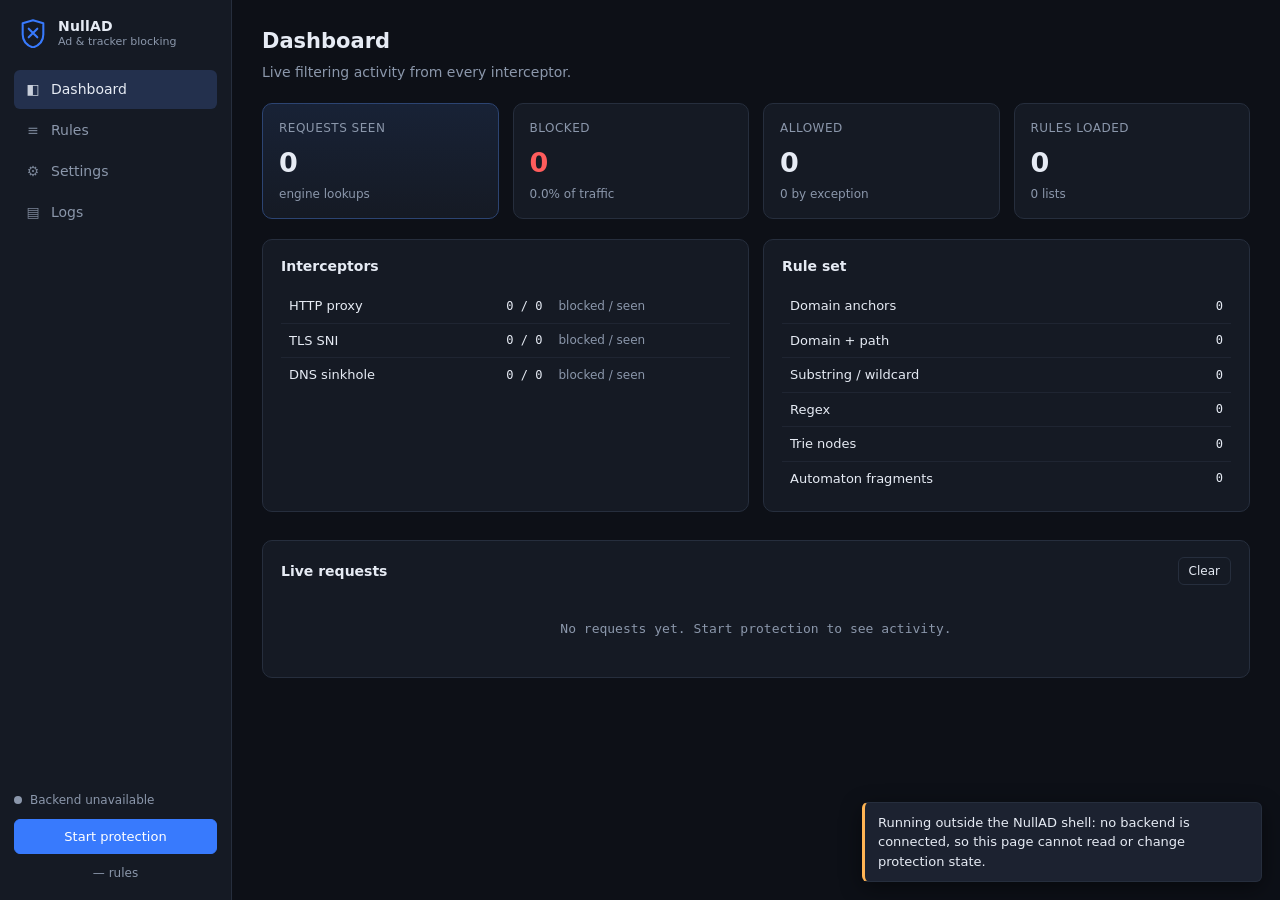
==== ui/index.html @ 1148698e "NullAD: cross-platform ad blocker with a pure-Rust filtering engine A high-performance ad and tracke" ====
<!doctype html>
<html lang="en">
  <head>
    <meta charset="utf-8" />
    <meta name="viewport" content="width=device-width, initial-scale=1" />
    <title>NullAD</title>
    <link rel="stylesheet" href="styles.css" />
  </head>
  <body>
    <div class="app">
      <aside class="sidebar">
        <div class="brand">
          <svg class="brand-mark" viewBox="0 0 32 32" aria-hidden="true">
            <path
              d="M16 2.5 27 5.6v11.9c0 6.9-4.6 11.6-11 14-6.4-2.4-11-7.1-11-14V5.6z"
              fill="none"
              stroke="currentColor"
              stroke-width="2.2"
              stroke-linejoin="round"
            />
            <path
              d="M11.4 11.4 20.6 20.6M20.6 11.4 11.4 20.6"
              stroke="currentColor"
              stroke-width="2.2"
              stroke-linecap="round"
            />
          </svg>
          <div class="brand-text">
            <span class="brand-name">NullAD</span>
            <span class="brand-sub">Ad &amp; tracker blocking</span>
          </div>
        </div>

        <nav class="nav" id="nav">
          <button class="nav-item is-active" data-view="dashboard">
            <span class="nav-glyph">◧</span> Dashboard
          </button>
          <button class="nav-item" data-view="rules">
            <span class="nav-glyph">≡</span> Rules
          </button>
          <button class="nav-item" data-view="settings">
            <span class="nav-glyph">⚙</span> Settings
          </button>
          <button class="nav-item" data-view="logs">
            <span class="nav-glyph">▤</span> Logs
          </button>
        </nav>

        <div class="sidebar-foot">
          <div class="state-pill" id="state-pill">
            <span class="dot" id="state-dot"></span>
            <span id="state-label">Stopped</span>
          </div>
          <button class="btn btn-primary btn-block" id="toggle-protection">Start protection</button>
          <div class="rule-count" id="rule-count">— rules</div>
        </div>
      </aside>

      <main class="main">
        <!-- Dashboard -->
        <section class="view is-active" id="view-dashboard">
          <header class="view-head">
            <h1>Dashboard</h1>
            <p class="muted">Live filtering activity from every interceptor.</p>
          </header>

          <div class="cards">
            <div class="card card-accent">
              <div class="card-label">Requests seen</div>
              <div class="card-value" id="stat-queries">0</div>
              <div class="card-foot" id="stat-queries-foot">engine lookups</div>
            </div>
            <div class="card">
              <div class="card-label">Blocked</div>
              <div class="card-value card-value-red" id="stat-blocked">0</div>
              <div class="card-foot" id="stat-ratio">0.0% of traffic</div>
            </div>
            <div class="card">
              <div class="card-label">Allowed</div>
              <div class="card-value" id="stat-allowed">0</div>
              <div class="card-foot" id="stat-exceptions">0 by exception</div>
            </div>
            <div class="card">
              <div class="card-label">Rules loaded</div>
              <div class="card-value" id="stat-rules">0</div>
              <div class="card-foot" id="stat-lists">0 lists</div>
            </div>
          </div>

          <div class="grid-2">
            <div class="panel">
              <h2>Interceptors</h2>
              <table class="table" id="interceptor-table">
                <tbody>
                  <tr>
                    <td>HTTP proxy</td>
                    <td class="num" id="ic-proxy">0 / 0</td>
                    <td class="muted sm">blocked / seen</td>
                  </tr>
                  <tr>
                    <td>TLS SNI</td>
                    <td class="num" id="ic-sni">0 / 0</td>
                    <td class="muted sm">blocked / seen</td>
                  </tr>
                  <tr>
                    <td>DNS sinkhole</td>
                    <td class="num" id="ic-dns">0 / 0</td>
                    <td class="muted sm">blocked / seen</td>
                  </tr>
                </tbody>
              </table>
            </div>

            <div class="panel">
              <h2>Rule set</h2>
              <table class="table">
                <tbody>
                  <tr><td>Domain anchors</td><td class="num" id="rs-domain">0</td></tr>
                  <tr><td>Domain + path</td><td class="num" id="rs-domainpath">0</td></tr>
                  <tr><td>Substring / wildcard</td><td class="num" id="rs-fragment">0</td></tr>
                  <tr><td>Regex</td><td class="num" id="rs-regex">0</td></tr>
                  <tr><td>Trie nodes</td><td class="num" id="rs-trie">0</td></tr>
                  <tr><td>Automaton fragments</td><td class="num" id="rs-frag">0</td></tr>
                </tbody>
              </table>
            </div>
          </div>

          <div class="panel">
            <div class="panel-head">
              <h2>Live requests</h2>
              <button class="btn btn-ghost btn-sm" id="clear-log">Clear</button>
            </div>
            <div class="feed" id="feed">
              <div class="empty">No requests yet. Start protection to see activity.</div>
            </div>
          </div>
        </section>

        <!-- Rules -->
        <section class="view" id="view-rules">
          <header class="view-head">
            <h1>Rules</h1>
            <p class="muted">Filter lists and custom rules.</p>
          </header>

          <div class="panel">
            <div class="panel-head">
              <h2>Filter lists</h2>
              <button class="btn btn-ghost btn-sm" id="reload-lists">Reload</button>
            </div>
            <table class="table table-full">
              <thead>
                <tr>
                  <th>On</th>
                  <th>Name</th>
                  <th>Source</th>
                  <th class="num">Rules</th>
                  <th class="num">Failed</th>
                  <th class="num">Cosmetic</th>
                </tr>
              </thead>
              <tbody id="lists-body">
                <tr><td colspan="6" class="empty">Loading…</td></tr>
              </tbody>
            </table>
          </div>

          <div class="panel">
            <div class="panel-head">
              <h2>Custom rules</h2>
              <button class="btn btn-ghost btn-sm" id="save-custom">Apply</button>
            </div>
            <p class="muted sm">
              One rule per line, in Adblock Plus syntax. These are parsed exactly
              like a filter list.
            </p>
            <textarea id="custom-rules" class="textarea" spellcheck="false"
              placeholder="||ads.example.com^&#10;@@||ads.example.com/needed.js$script&#10;/banner.gif"></textarea>
            <div class="hint" id="custom-status"></div>
          </div>

          <div class="panel">
            <h2>Check a URL</h2>
            <div class="row">
              <input id="check-url" class="input" placeholder="https://ads.example.com/banner.gif" />
              <input id="check-page" class="input input-sm" placeholder="page (optional)" />
              <select id="check-type" class="input input-sm">
                <option value="other">other</option>
                <option value="document">document</option>
                <option value="script">script</option>
                <option value="image">image</option>
                <option value="stylesheet">stylesheet</option>
                <option value="xhr">xhr</option>
                <option value="subdocument">subdocument</option>
                <option value="font">font</option>
                <option value="media">media</option>
              </select>
              <button class="btn btn-primary" id="do-check">Check</button>
            </div>
            <div class="check-result" id="check-result"></div>
          </div>

          <div class="panel">
            <div class="panel-head">
              <h2>Parsed rules</h2>
              <span class="muted sm" id="rule-viewer-note"></span>
            </div>
            <div class="feed feed-tall" id="rule-viewer"></div>
          </div>
        </section>

        <!-- Settings -->
        <section class="view" id="view-settings">
          <header class="view-head">
            <h1>Settings</h1>
            <p class="muted">Listeners, system integration, and diagnostics.</p>
          </header>

          <div class="panel">
            <h2>Listeners</h2>
            <div class="field">
              <label for="set-proxy-enabled">HTTP proxy</label>
              <div class="row">
                <input type="checkbox" id="set-proxy-enabled" />
                <input id="set-proxy-port" class="input input-xs" />
                <span class="muted sm">needs no administrator rights</span>
              </div>
            </div>
            <div class="field">
              <label for="set-dns-enabled">DNS sinkhole</label>
              <div class="row">
                <input type="checkbox" id="set-dns-enabled" />
                <input id="set-dns-port" class="input input-xs" />
                <input id="set-dns-upstream" class="input input-sm" placeholder="8.8.8.8:53" />
                <label class="inline"><input type="checkbox" id="set-dns-nxdomain" /> NXDOMAIN</label>
              </div>
              <div class="hint" id="dns-hint"></div>
            </div>
          </div>

          <div class="panel">
            <h2>System integration</h2>
            <label class="inline-block">
              <input type="checkbox" id="set-system-proxy" />
              Route the operating system's proxy through NullAD while running
            </label>
            <p class="muted sm">
              Every change is journaled before it is applied, so it can always be
              undone — including after a crash.
            </p>
            <div class="hint" id="pending-changes"></div>
            <button class="btn btn-ghost btn-sm" id="restore-system">Restore system settings</button>
          </div>

          <div class="panel">
            <h2>Performance</h2>
            <p class="muted sm">
              Measures the real matching cost on this machine against the rules
              currently loaded.
            </p>
            <button class="btn btn-ghost btn-sm" id="run-bench">Run benchmark</button>
            <div class="hint" id="bench-result"></div>
          </div>

          <div class="panel">
            <h2>About</h2>
            <table class="table" id="about-table">
              <tbody>
                <tr><td>Platform</td><td class="num" id="ab-platform">—</td></tr>
                <tr><td>Administrator</td><td class="num" id="ab-elevated">—</td></tr>
                <tr><td>Rules loaded</td><td class="num" id="ab-rules">—</td></tr>
                <tr><td>Data directory</td><td class="num ab-path" id="ab-data">—</td></tr>
                <tr><td>Config directory</td><td class="num ab-path" id="ab-config">—</td></tr>
              </tbody>
            </table>
          </div>
        </section>

        <!-- Logs -->
        <section class="view" id="view-logs">
          <header class="view-head">
            <h1>Logs</h1>
            <p class="muted">Every decision, newest first.</p>
          </header>

          <div class="panel">
            <div class="panel-head">
              <h2>Decisions</h2>
              <div class="row">
                <select id="log-filter" class="input input-sm">
                  <option value="all">All</option>
                  <option value="blocked">Blocked only</option>
                  <option value="allowed">Allowed only</option>
                </select>
                <button class="btn btn-ghost btn-sm" id="log-clear">Clear</button>
              </div>
            </div>
            <div class="feed feed-tall" id="log-feed">
              <div class="empty">Nothing logged yet.</div>
            </div>
          </div>
        </section>
      </main>
    </div>

    <div class="toasts" id="toasts"></div>
    <script src="app.js"></script>
  </body>
</html>
---- ui/styles.css ----
/* NullAD desktop UI.
 *
 * No CSS framework is used on purpose: this host's npm registry is unreachable,
 * so a build step would be impossible to reproduce. The design tokens below keep
 * the styling consistent without one, and because the UI talks only to the
 * nullad-core command surface, adopting a framework later is a UI-only change.
 */

:root {
  --bg: #0d1017;
  --bg-panel: #151a24;
  --bg-elevated: #1c2230;
  --border: #262e3d;
  --border-soft: #1f2532;
  --text: #e6ebf4;
  --text-muted: #8b97ab;
  --brand: #387afd;
  --brand-soft: #23304d;
  --danger: #ff5c5c;
  --success: #35d07f;
  --warn: #ffb454;
  --radius: 10px;
  --radius-sm: 6px;
  --mono: ui-monospace, "SFMono-Regular", "Cascadia Mono", Consolas, monospace;
}

* {
  box-sizing: border-box;
}

html,
body {
  margin: 0;
  height: 100%;
}

body {
  background: var(--bg);
  color: var(--text);
  font: 14px/1.5 system-ui, -apple-system, "Segoe UI", Roboto, sans-serif;
  -webkit-font-smoothing: antialiased;
  overflow: hidden;
}

.app {
  display: grid;
  grid-template-columns: 232px 1fr;
  height: 100vh;
}

/* ---------------------------------------------------------------- sidebar */

.sidebar {
  background: var(--bg-panel);
  border-right: 1px solid var(--border);
  display: flex;
  flex-direction: column;
  padding: 18px 14px;
  gap: 22px;
}

.brand {
  display: flex;
  align-items: center;
  gap: 10px;
  padding: 0 4px;
}

.brand-mark {
  width: 30px;
  height: 30px;
  color: var(--brand);
  flex: none;
}

.brand-text {
  display: flex;
  flex-direction: column;
  line-height: 1.2;
}

.brand-name {
  font-weight: 650;
  letter-spacing: 0.2px;
}

.brand-sub {
  font-size: 11px;
  color: var(--text-muted);
}

.nav {
  display: flex;
  flex-direction: column;
  gap: 2px;
}

.nav-item {
  display: flex;
  align-items: center;
  gap: 10px;
  padding: 9px 11px;
  border: 0;
  border-radius: var(--radius-sm);
  background: transparent;
  color: var(--text-muted);
  font: inherit;
  text-align: left;
  cursor: pointer;
}

.nav-item:hover {
  background: var(--bg-elevated);
  color: var(--text);
}

.nav-item.is-active {
  background: var(--brand-soft);
  color: var(--text);
}

.nav-glyph {
  width: 16px;
  text-align: center;
  opacity: 0.85;
}

.sidebar-foot {
  margin-top: auto;
  display: flex;
  flex-direction: column;
  gap: 10px;
}

.state-pill {
  display: flex;
  align-items: center;
  gap: 8px;
  font-size: 12px;
  color: var(--text-muted);
}

.dot {
  width: 8px;
  height: 8px;
  border-radius: 50%;
  background: var(--text-muted);
  flex: none;
}

.dot.is-running {
  background: var(--success);
  box-shadow: 0 0 0 3px rgba(53, 208, 127, 0.15);
}

.dot.is-degraded {
  background: var(--warn);
}

.dot.is-failed {
  background: var(--danger);
}

.rule-count {
  font-size: 12px;
  color: var(--text-muted);
  text-align: center;
}

/* ------------------------------------------------------------------- main */

.main {
  overflow-y: auto;
  padding: 26px 30px 40px;
}

.view {
  display: none;
}

.view.is-active {
  display: block;
}

.view-head {
  margin-bottom: 20px;
}

.view-head h1 {
  margin: 0;
  font-size: 21px;
  font-weight: 600;
}

.muted {
  color: var(--text-muted);
  margin: 4px 0 0;
}

.sm {
  font-size: 12px;
}

/* ------------------------------------------------------------------ cards */

.cards {
  display: grid;
  grid-template-columns: repeat(auto-fit, minmax(180px, 1fr));
  gap: 14px;
  margin-bottom: 20px;
}

.card {
  background: var(--bg-panel);
  border: 1px solid var(--border);
  border-radius: var(--radius);
  padding: 15px 16px;
}

.card-accent {
  border-color: #2c4472;
  background: linear-gradient(180deg, #182236 0%, var(--bg-panel) 100%);
}

.card-label {
  font-size: 12px;
  color: var(--text-muted);
  text-transform: uppercase;
  letter-spacing: 0.5px;
}

.card-value {
  font-size: 27px;
  font-weight: 640;
  margin-top: 6px;
  font-variant-numeric: tabular-nums;
}

.card-value-red {
  color: var(--danger);
}

.card-foot {
  font-size: 12px;
  color: var(--text-muted);
  margin-top: 2px;
}

/* ----------------------------------------------------------------- panels */

.grid-2 {
  display: grid;
  grid-template-columns: repeat(auto-fit, minmax(280px, 1fr));
  gap: 14px;
  margin-bottom: 14px;
}

.panel {
  background: var(--bg-panel);
  border: 1px solid var(--border);
  border-radius: var(--radius);
  padding: 16px 18px;
  margin-bottom: 14px;
}

.panel h2 {
  margin: 0 0 12px;
  font-size: 14px;
  font-weight: 600;
}

.panel-head {
  display: flex;
  align-items: center;
  justify-content: space-between;
  margin-bottom: 12px;
}

.panel-head h2 {
  margin: 0;
}

/* ----------------------------------------------------------------- tables */

.table {
  width: 100%;
  border-collapse: collapse;
  font-size: 13px;
}

.table th {
  text-align: left;
  font-weight: 500;
  color: var(--text-muted);
  font-size: 11px;
  text-transform: uppercase;
  letter-spacing: 0.5px;
  padding: 6px 8px;
  border-bottom: 1px solid var(--border);
}

.table td {
  padding: 7px 8px;
  border-bottom: 1px solid var(--border-soft);
}

.table tr:last-child td {
  border-bottom: 0;
}

.table .num {
  text-align: right;
  font-variant-numeric: tabular-nums;
  font-family: var(--mono);
  font-size: 12px;
}

.ab-path {
  font-size: 11px !important;
  word-break: break-all;
}

.empty {
  padding: 22px 8px;
  text-align: center;
  color: var(--text-muted);
  font-size: 13px;
}

/* ------------------------------------------------------------------ feeds */

.feed {
  max-height: 260px;
  overflow-y: auto;
  font-family: var(--mono);
  font-size: 12px;
}

.feed-tall {
  max-height: 420px;
}

.feed-row {
  display: grid;
  grid-template-columns: 74px 1fr auto;
  gap: 10px;
  padding: 4px 6px;
  border-radius: 4px;
  align-items: baseline;
}

.feed-row:nth-child(odd) {
  background: rgba(255, 255, 255, 0.015);
}

.feed-time {
  color: var(--text-muted);
}

.feed-host {
  overflow: hidden;
  text-overflow: ellipsis;
  white-space: nowrap;
}

.feed-row.is-blocked .feed-host {
  color: var(--danger);
}

.feed-row.is-allowed .feed-host {
  color: var(--text-muted);
}

.feed-tag {
  font-size: 10px;
  text-transform: uppercase;
  letter-spacing: 0.5px;
  padding: 1px 6px;
  border-radius: 999px;
  border: 1px solid var(--border);
  color: var(--text-muted);
}

.feed-tag.is-blocked {
  color: var(--danger);
  border-color: rgba(255, 92, 92, 0.4);
}

/* --------------------------------------------------------------- controls */

.btn {
  border: 1px solid var(--border);
  background: var(--bg-elevated);
  color: var(--text);
  border-radius: var(--radius-sm);
  padding: 7px 13px;
  font: inherit;
  font-size: 13px;
  cursor: pointer;
}

.btn:hover {
  border-color: #38455c;
}

.btn:disabled {
  opacity: 0.5;
  cursor: default;
}

.btn-primary {
  background: var(--brand);
  border-color: var(--brand);
  color: #fff;
  font-weight: 520;
}

.btn-primary:hover {
  background: #4a88ff;
}

.btn-ghost {
  background: transparent;
}

.btn-sm {
  padding: 4px 10px;
  font-size: 12px;
}

.btn-block {
  width: 100%;
}

.input,
.textarea {
  background: var(--bg);
  border: 1px solid var(--border);
  border-radius: var(--radius-sm);
  color: var(--text);
  padding: 7px 10px;
  font: inherit;
  font-size: 13px;
  min-width: 0;
}

.input:focus,
.textarea:focus {
  outline: none;
  border-color: var(--brand);
}

.input-xs {
  width: 74px;
}

.input-sm {
  width: 170px;
}

.textarea {
  width: 100%;
  min-height: 130px;
  font-family: var(--mono);
  font-size: 12px;
  resize: vertical;
}

.row {
  display: flex;
  align-items: center;
  gap: 8px;
  flex-wrap: wrap;
}

.field {
  margin-bottom: 14px;
}

.field > label {
  display: block;
  font-size: 12px;
  color: var(--text-muted);
  margin-bottom: 6px;
}

.inline,
.inline-block {
  display: flex;
  align-items: center;
  gap: 7px;
  font-size: 13px;
}

.inline-block {
  margin-bottom: 8px;
}

.hint {
  margin-top: 10px;
  font-size: 12px;
  color: var(--text-muted);
  white-space: pre-wrap;
}

.hint.is-warn {
  color: var(--warn);
}

.hint.is-ok {
  color: var(--success);
}

.check-result {
  margin-top: 12px;
  font-size: 13px;
}

.verdict {
  display: inline-block;
  padding: 3px 10px;
  border-radius: 999px;
  font-size: 12px;
  font-weight: 600;
  letter-spacing: 0.4px;
}

.verdict.is-blocked {
  background: rgba(255, 92, 92, 0.15);
  color: var(--danger);
  border: 1px solid rgba(255, 92, 92, 0.35);
}

.verdict.is-allowed {
  background: rgba(53, 208, 127, 0.13);
  color: var(--success);
  border: 1px solid rgba(53, 208, 127, 0.32);
}

.rule-line {
  margin-top: 8px;
  font-family: var(--mono);
  font-size: 12px;
  color: var(--text-muted);
  word-break: break-all;
}

.is-off {
  opacity: 0.45;
}

/* ----------------------------------------------------------------- toasts */

.toasts {
  position: fixed;
  right: 18px;
  bottom: 18px;
  display: flex;
  flex-direction: column;
  gap: 8px;
  z-index: 50;
  max-width: 400px;
}

.toast {
  background: var(--bg-elevated);
  border: 1px solid var(--border);
  border-left: 3px solid var(--brand);
  border-radius: var(--radius-sm);
  padding: 10px 13px;
  font-size: 13px;
  box-shadow: 0 6px 22px rgba(0, 0, 0, 0.45);
  animation: toast-in 0.16s ease-out;
}

.toast.is-warn {
  border-left-color: var(--warn);
}

.toast.is-error {
  border-left-color: var(--danger);
}

.toast.is-ok {
  border-left-color: var(--success);
}

@keyframes toast-in {
  from {
    opacity: 0;
    transform: translateY(6px);
  }
  to {
    opacity: 1;
    transform: none;
  }
}

/* Scrollbars: subtle, so they do not compete with the content. */
::-webkit-scrollbar {
  width: 10px;
  height: 10px;
}

::-webkit-scrollbar-thumb {
  background: #2b3446;
  border-radius: 6px;
  border: 3px solid var(--bg);
}

::-webkit-scrollbar-track {
  background: transparent;
}
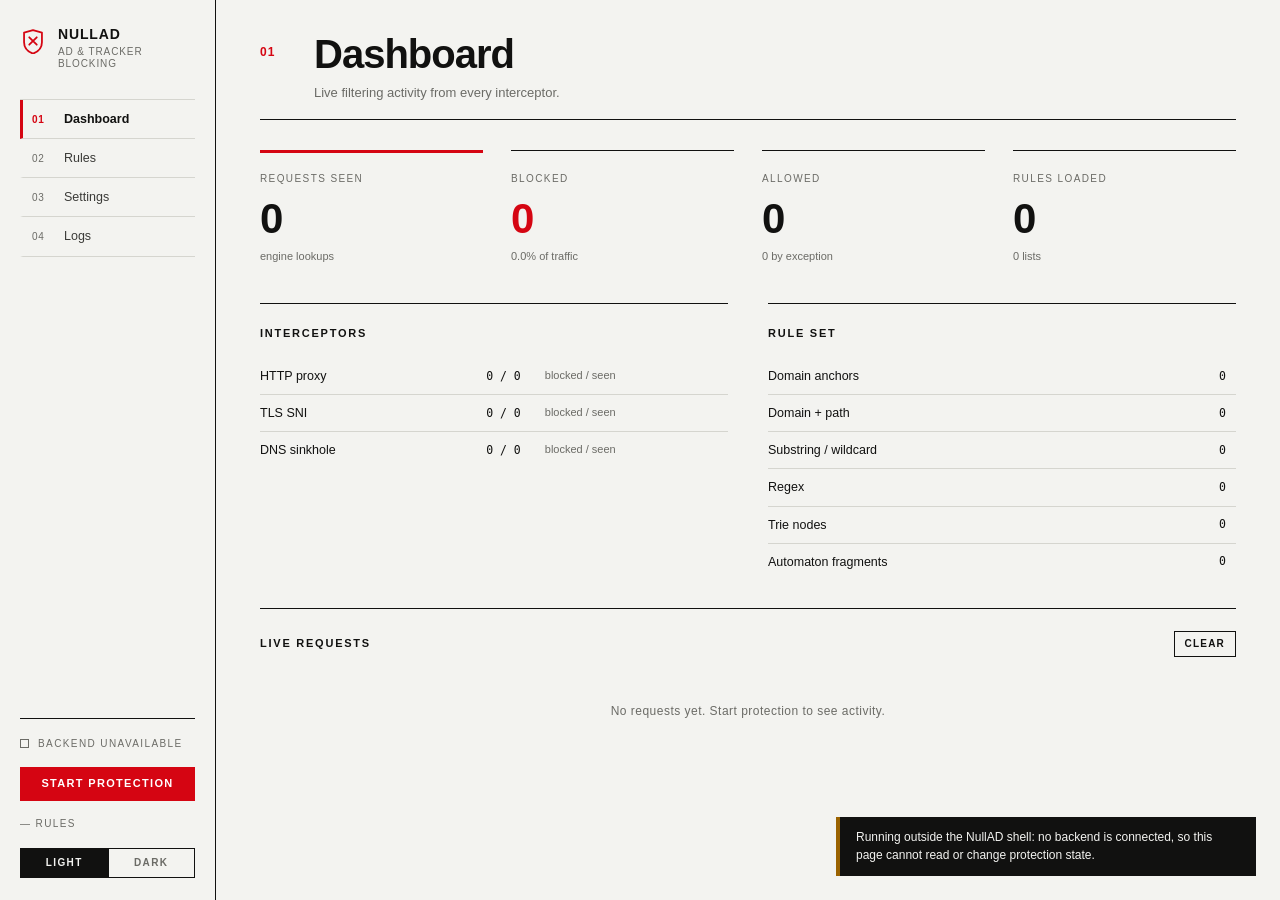
==== commit 27f780f7: "Restyle the GUI as Swiss / International Typographic Style Replace the dark rounded-card look with a" ====
--- a/ui/index.html
+++ b/ui/index.html
@@ -4,6 +4,10 @@
     <meta charset="utf-8" />
     <meta name="viewport" content="width=device-width, initial-scale=1" />
     <title>NullAD</title>
+    <!-- Blocking, and before the stylesheet: the stored theme must reach <html>
+         before the first paint. The app's CSP refuses inline script, so this
+         cannot live here directly. -->
+    <script src="theme.js"></script>
     <link rel="stylesheet" href="styles.css" />
   </head>
   <body>
@@ -32,17 +36,17 @@
         </div>
 
         <nav class="nav" id="nav">
-          <button class="nav-item is-active" data-view="dashboard">
-            <span class="nav-glyph">◧</span> Dashboard
-          </button>
-          <button class="nav-item" data-view="rules">
-            <span class="nav-glyph">≡</span> Rules
-          </button>
-          <button class="nav-item" data-view="settings">
-            <span class="nav-glyph">⚙</span> Settings
-          </button>
-          <button class="nav-item" data-view="logs">
-            <span class="nav-glyph">▤</span> Logs
+          <button class="nav-item is-active" data-view="dashboard" type="button">
+            <span class="nav-glyph">01</span><span class="nav-label">Dashboard</span>
+          </button>
+          <button class="nav-item" data-view="rules" type="button">
+            <span class="nav-glyph">02</span><span class="nav-label">Rules</span>
+          </button>
+          <button class="nav-item" data-view="settings" type="button">
+            <span class="nav-glyph">03</span><span class="nav-label">Settings</span>
+          </button>
+          <button class="nav-item" data-view="logs" type="button">
+            <span class="nav-glyph">04</span><span class="nav-label">Logs</span>
           </button>
         </nav>
 
@@ -51,8 +55,18 @@
             <span class="dot" id="state-dot"></span>
             <span id="state-label">Stopped</span>
           </div>
-          <button class="btn btn-primary btn-block" id="toggle-protection">Start protection</button>
+          <button class="btn btn-primary btn-block" id="toggle-protection" type="button">
+            Start protection
+          </button>
           <div class="rule-count" id="rule-count">— rules</div>
+          <div class="theme-switch" id="theme-switch" role="group" aria-label="Colour theme">
+            <button class="theme-option is-active" id="theme-light" type="button" aria-pressed="true">
+              Light
+            </button>
+            <button class="theme-option" id="theme-dark" type="button" aria-pressed="false">
+              Dark
+            </button>
+          </div>
         </div>
       </aside>
 
@@ -60,6 +74,7 @@
         <!-- Dashboard -->
         <section class="view is-active" id="view-dashboard">
           <header class="view-head">
+            <span class="view-index">01</span>
             <h1>Dashboard</h1>
             <p class="muted">Live filtering activity from every interceptor.</p>
           </header>
@@ -140,6 +155,7 @@
         <!-- Rules -->
         <section class="view" id="view-rules">
           <header class="view-head">
+            <span class="view-index">02</span>
             <h1>Rules</h1>
             <p class="muted">Filter lists and custom rules.</p>
           </header>
@@ -213,6 +229,7 @@
         <!-- Settings -->
         <section class="view" id="view-settings">
           <header class="view-head">
+            <span class="view-index">03</span>
             <h1>Settings</h1>
             <p class="muted">Listeners, system integration, and diagnostics.</p>
           </header>
@@ -280,6 +297,7 @@
         <!-- Logs -->
         <section class="view" id="view-logs">
           <header class="view-head">
+            <span class="view-index">04</span>
             <h1>Logs</h1>
             <p class="muted">Every decision, newest first.</p>
           </header>
--- a/ui/styles.css
+++ b/ui/styles.css
@@ -1,28 +1,80 @@
-/* NullAD desktop UI.
+/* NullAD desktop UI — Swiss / International Typographic Style.
  *
  * No CSS framework is used on purpose: this host's npm registry is unreachable,
  * so a build step would be impossible to reproduce. The design tokens below keep
  * the styling consistent without one, and because the UI talks only to the
  * nullad-core command surface, adopting a framework later is a UI-only change.
+ *
+ * The system, in four rules:
+ *
+ *   1. One grotesque family, flush left and ragged right. Hierarchy comes from
+ *      scale and weight, never from a second typeface.
+ *   2. The grid is drawn, not implied. Sections, rows and figures are separated
+ *      by 1px rules; there are no boxes, no radii, no shadows, no gradients.
+ *   3. Paper, ink, and exactly one red. Every "danger" signal reuses the accent
+ *      so the palette cannot drift.
+ *   4. Uppercase, letter-spaced micro-labels sit against oversized tabular
+ *      figures. That contrast is the whole look.
+ *
+ * Two themes live here. Light is the default and is the canonical one; the dark
+ * variant keeps the same geometry with inverted ink. `ui/theme.js` puts
+ * `data-theme` on <html> before the first paint; it must stay a separate file
+ * because the app's CSP allows no inline script.
+ *
+ * `--warn` is part of the public surface: ui/app.js renders an inline
+ * `style="color:var(--warn)"`, so that token must exist in both themes.
  */
 
+/* ---------------------------------------------------------------- tokens */
+
 :root {
-  --bg: #0d1017;
-  --bg-panel: #151a24;
-  --bg-elevated: #1c2230;
-  --border: #262e3d;
-  --border-soft: #1f2532;
-  --text: #e6ebf4;
-  --text-muted: #8b97ab;
-  --brand: #387afd;
-  --brand-soft: #23304d;
-  --danger: #ff5c5c;
-  --success: #35d07f;
-  --warn: #ffb454;
-  --radius: 10px;
-  --radius-sm: 6px;
+  color-scheme: light;
+
+  --paper: #f3f3f0;
+  --field: #ffffff;
+
+  --ink: #111110;
+  --ink-2: #3a3a37;
+  --ink-3: #6b6b66;
+
+  --rule: #111110;
+  --rule-soft: #d5d5cf;
+
+  --accent: #d50512;
+  --accent-ink: #ffffff;
+
+  --ok: #0a6b3d;
+  --warn: #9a6200;
+
+  --sel: rgba(17, 17, 16, 0.05);
+
+  --sans: "Helvetica Neue", Helvetica, Arial, "Segoe UI", system-ui, sans-serif;
   --mono: ui-monospace, "SFMono-Regular", "Cascadia Mono", Consolas, monospace;
 }
+
+[data-theme="dark"] {
+  color-scheme: dark;
+
+  --paper: #121211;
+  --field: #1a1a19;
+
+  --ink: #f4f4f1;
+  --ink-2: #d0d0cb;
+  --ink-3: #9a9a94;
+
+  --rule: #f4f4f1;
+  --rule-soft: #333331;
+
+  --accent: #ff2e3a;
+  --accent-ink: #121211;
+
+  --ok: #4fd08a;
+  --warn: #f0b429;
+
+  --sel: rgba(244, 244, 241, 0.05);
+}
+
+/* ------------------------------------------------------------------ base */
 
 * {
   box-sizing: border-box;
@@ -34,246 +86,377 @@
   height: 100%;
 }
 
+html {
+  background: var(--paper);
+}
+
 body {
-  background: var(--bg);
-  color: var(--text);
-  font: 14px/1.5 system-ui, -apple-system, "Segoe UI", Roboto, sans-serif;
+  background: var(--paper);
+  color: var(--ink);
+  font: 13px/1.45 var(--sans);
   -webkit-font-smoothing: antialiased;
   overflow: hidden;
 }
 
+::selection {
+  background: var(--accent);
+  color: var(--accent-ink);
+}
+
+:focus-visible {
+  outline: 2px solid var(--accent);
+  outline-offset: 2px;
+}
+
+input[type="checkbox"] {
+  accent-color: var(--accent);
+  border-radius: 0;
+  width: 14px;
+  height: 14px;
+}
+
+/* ----------------------------------------------------------------- shell */
+
 .app {
   display: grid;
-  grid-template-columns: 232px 1fr;
+  grid-template-columns: 216px 1fr;
   height: 100vh;
-}
-
-/* ---------------------------------------------------------------- sidebar */
+  background: var(--paper);
+}
 
 .sidebar {
-  background: var(--bg-panel);
-  border-right: 1px solid var(--border);
+  background: var(--paper);
+  border-right: 1px solid var(--rule);
   display: flex;
   flex-direction: column;
-  padding: 18px 14px;
-  gap: 22px;
-}
+  padding: 26px 20px 22px;
+  gap: 30px;
+}
+
+.main {
+  overflow-y: auto;
+  padding: 34px 44px 76px;
+}
+
+.view {
+  display: none;
+}
+
+.view.is-active {
+  display: block;
+  max-width: 1120px;
+}
+
+/* --------------------------------------------------------------- sidebar */
 
 .brand {
   display: flex;
-  align-items: center;
-  gap: 10px;
-  padding: 0 4px;
+  align-items: flex-start;
+  gap: 12px;
+  padding: 0;
 }
 
 .brand-mark {
-  width: 30px;
-  height: 30px;
-  color: var(--brand);
+  width: 26px;
+  height: 26px;
+  color: var(--accent);
   flex: none;
+  margin-top: 2px;
 }
 
 .brand-text {
   display: flex;
   flex-direction: column;
-  line-height: 1.2;
+  line-height: 1.15;
+  min-width: 0;
 }
 
 .brand-name {
-  font-weight: 650;
-  letter-spacing: 0.2px;
+  font-size: 14px;
+  font-weight: 700;
+  letter-spacing: 0.06em;
+  text-transform: uppercase;
 }
 
 .brand-sub {
-  font-size: 11px;
-  color: var(--text-muted);
+  font-size: 10px;
+  letter-spacing: 0.09em;
+  text-transform: uppercase;
+  color: var(--ink-3);
+  margin-top: 4px;
 }
 
 .nav {
   display: flex;
   flex-direction: column;
-  gap: 2px;
+  border-top: 1px solid var(--rule-soft);
 }
 
 .nav-item {
-  display: flex;
-  align-items: center;
-  gap: 10px;
-  padding: 9px 11px;
+  display: grid;
+  grid-template-columns: 26px 1fr;
+  align-items: baseline;
+  column-gap: 6px;
+
+  padding: 10px 8px 10px 9px;
   border: 0;
-  border-radius: var(--radius-sm);
-  background: transparent;
-  color: var(--text-muted);
+  border-bottom: 1px solid var(--rule-soft);
+  border-left: 3px solid transparent;
+  background: transparent;
+  color: var(--ink-2);
   font: inherit;
+  font-size: 12.5px;
   text-align: left;
   cursor: pointer;
 }
 
 .nav-item:hover {
-  background: var(--bg-elevated);
-  color: var(--text);
+  background: var(--sel);
+  color: var(--ink);
 }
 
 .nav-item.is-active {
-  background: var(--brand-soft);
-  color: var(--text);
+  border-left-color: var(--accent);
+  color: var(--ink);
+  font-weight: 700;
 }
 
 .nav-glyph {
-  width: 16px;
-  text-align: center;
-  opacity: 0.85;
+  font-size: 10px;
+  letter-spacing: 0.08em;
+  font-variant-numeric: tabular-nums;
+  color: var(--ink-3);
+}
+
+.nav-label {
+  overflow: hidden;
+  text-overflow: ellipsis;
+  white-space: nowrap;
+}
+
+.nav-item.is-active .nav-glyph {
+  color: var(--accent);
 }
 
 .sidebar-foot {
   margin-top: auto;
   display: flex;
   flex-direction: column;
-  gap: 10px;
+  gap: 16px;
+  border-top: 1px solid var(--rule);
+  padding-top: 18px;
 }
 
 .state-pill {
   display: flex;
   align-items: center;
-  gap: 8px;
-  font-size: 12px;
-  color: var(--text-muted);
+  gap: 9px;
+  font-size: 10px;
+  letter-spacing: 0.14em;
+  text-transform: uppercase;
+  color: var(--ink-3);
 }
 
 .dot {
-  width: 8px;
-  height: 8px;
-  border-radius: 50%;
-  background: var(--text-muted);
+  width: 9px;
+  height: 9px;
+  border-radius: 0;
+  background: transparent;
+  border: 1px solid var(--ink-3);
   flex: none;
 }
 
 .dot.is-running {
-  background: var(--success);
-  box-shadow: 0 0 0 3px rgba(53, 208, 127, 0.15);
+  background: var(--ink);
+  border-color: var(--ink);
 }
 
 .dot.is-degraded {
   background: var(--warn);
+  border-color: var(--warn);
 }
 
 .dot.is-failed {
-  background: var(--danger);
+  background: var(--accent);
+  border-color: var(--accent);
 }
 
 .rule-count {
+  font-size: 10px;
+  letter-spacing: 0.14em;
+  text-transform: uppercase;
+  color: var(--ink-3);
+  font-variant-numeric: tabular-nums;
+}
+
+/* A square two-up switch, in the same grammar as the rest of the chrome. */
+.theme-switch {
+  display: grid;
+  grid-template-columns: 1fr 1fr;
+  border: 1px solid var(--rule);
+}
+
+.theme-option {
+  border: 0;
+  background: transparent;
+  color: var(--ink-3);
+  font: inherit;
+  font-size: 10px;
+  font-weight: 700;
+  letter-spacing: 0.14em;
+  text-transform: uppercase;
+  padding: 7px 0;
+  cursor: pointer;
+}
+
+.theme-option + .theme-option {
+  border-left: 1px solid var(--rule);
+}
+
+.theme-option:hover {
+  color: var(--ink);
+}
+
+.theme-option.is-active {
+  background: var(--ink);
+  color: var(--paper);
+}
+
+/* ------------------------------------------------------------------- view */
+
+.view-head {
+  display: grid;
+  grid-template-columns: 54px 1fr;
+  align-items: start;
+  border-bottom: 1px solid var(--rule);
+  padding-bottom: 16px;
+  margin-bottom: 30px;
+}
+
+.view-index {
+  grid-column: 1;
+  grid-row: 1 / span 2;
   font-size: 12px;
-  color: var(--text-muted);
-  text-align: center;
-}
-
-/* ------------------------------------------------------------------- main */
-
-.main {
-  overflow-y: auto;
-  padding: 26px 30px 40px;
-}
-
-.view {
-  display: none;
-}
-
-.view.is-active {
-  display: block;
-}
-
-.view-head {
-  margin-bottom: 20px;
+  font-weight: 700;
+  letter-spacing: 0.1em;
+  font-variant-numeric: tabular-nums;
+  color: var(--accent);
+  padding-top: 10px;
 }
 
 .view-head h1 {
+  grid-column: 2;
   margin: 0;
-  font-size: 21px;
-  font-weight: 600;
+  font-size: clamp(28px, 3.2vw, 40px);
+  font-weight: 700;
+  letter-spacing: -0.025em;
+  line-height: 1.02;
+}
+
+.view-head .muted {
+  grid-column: 2;
+  margin: 9px 0 0;
+  max-width: 62ch;
+  font-size: 13px;
+  color: var(--ink-3);
 }
 
 .muted {
-  color: var(--text-muted);
-  margin: 4px 0 0;
+  color: var(--ink-3);
 }
 
 .sm {
-  font-size: 12px;
+  font-size: 11px;
 }
 
 /* ------------------------------------------------------------------ cards */
 
 .cards {
   display: grid;
-  grid-template-columns: repeat(auto-fit, minmax(180px, 1fr));
-  gap: 14px;
-  margin-bottom: 20px;
-}
-
+  grid-template-columns: repeat(auto-fit, minmax(190px, 1fr));
+  gap: 0 28px;
+  margin-bottom: 38px;
+}
+
+/* The rule sits on top of the card, absolutely positioned, so a 1px hairline
+ * and the 3px accent bar never shift the figures beneath them. */
 .card {
-  background: var(--bg-panel);
-  border: 1px solid var(--border);
-  border-radius: var(--radius);
-  padding: 15px 16px;
-}
-
-.card-accent {
-  border-color: #2c4472;
-  background: linear-gradient(180deg, #182236 0%, var(--bg-panel) 100%);
+  position: relative;
+  background: transparent;
+  border: 0;
+  padding: 22px 0 0;
+}
+
+.card::before {
+  content: "";
+  position: absolute;
+  top: 0;
+  left: 0;
+  right: 0;
+  height: 1px;
+  background: var(--rule);
+}
+
+.card-accent::before {
+  height: 3px;
+  background: var(--accent);
 }
 
 .card-label {
-  font-size: 12px;
-  color: var(--text-muted);
-  text-transform: uppercase;
-  letter-spacing: 0.5px;
+  font-size: 10px;
+  letter-spacing: 0.14em;
+  text-transform: uppercase;
+  color: var(--ink-3);
 }
 
 .card-value {
-  font-size: 27px;
-  font-weight: 640;
-  margin-top: 6px;
+  font-size: clamp(30px, 3.4vw, 42px);
+  font-weight: 700;
+  line-height: 1;
+  letter-spacing: -0.03em;
+  margin-top: 12px;
   font-variant-numeric: tabular-nums;
 }
 
 .card-value-red {
-  color: var(--danger);
+  color: var(--accent);
 }
 
 .card-foot {
-  font-size: 12px;
-  color: var(--text-muted);
-  margin-top: 2px;
+  font-size: 11px;
+  color: var(--ink-3);
+  margin-top: 9px;
 }
 
 /* ----------------------------------------------------------------- panels */
 
 .grid-2 {
   display: grid;
-  grid-template-columns: repeat(auto-fit, minmax(280px, 1fr));
-  gap: 14px;
-  margin-bottom: 14px;
+  grid-template-columns: repeat(auto-fit, minmax(300px, 1fr));
+  gap: 0 40px;
 }
 
 .panel {
-  background: var(--bg-panel);
-  border: 1px solid var(--border);
-  border-radius: var(--radius);
-  padding: 16px 18px;
-  margin-bottom: 14px;
+  background: transparent;
+  border: 0;
+  border-top: 1px solid var(--rule);
+  padding: 22px 0 28px;
 }
 
 .panel h2 {
-  margin: 0 0 12px;
-  font-size: 14px;
-  font-weight: 600;
+  margin: 0 0 16px;
+  font-size: 11px;
+  font-weight: 700;
+  letter-spacing: 0.16em;
+  text-transform: uppercase;
 }
 
 .panel-head {
   display: flex;
   align-items: center;
   justify-content: space-between;
-  margin-bottom: 12px;
+  gap: 16px;
+  margin-bottom: 16px;
 }
 
 .panel-head h2 {
@@ -285,23 +468,23 @@
 .table {
   width: 100%;
   border-collapse: collapse;
-  font-size: 13px;
+  font-size: 12.5px;
 }
 
 .table th {
   text-align: left;
-  font-weight: 500;
-  color: var(--text-muted);
-  font-size: 11px;
-  text-transform: uppercase;
-  letter-spacing: 0.5px;
-  padding: 6px 8px;
-  border-bottom: 1px solid var(--border);
+  font-weight: 700;
+  color: var(--ink-3);
+  font-size: 10px;
+  letter-spacing: 0.14em;
+  text-transform: uppercase;
+  padding: 0 10px 9px 0;
+  border-bottom: 1px solid var(--rule);
 }
 
 .table td {
-  padding: 7px 8px;
-  border-bottom: 1px solid var(--border-soft);
+  padding: 9px 10px 9px 0;
+  border-bottom: 1px solid var(--rule-soft);
 }
 
 .table tr:last-child td {
@@ -312,49 +495,68 @@
   text-align: right;
   font-variant-numeric: tabular-nums;
   font-family: var(--mono);
-  font-size: 12px;
-}
-
-.ab-path {
-  font-size: 11px !important;
+  font-size: 11.5px;
+}
+
+/* Widen the gutter after a numeric column. Padding on the right of a numeric
+ * cell is still zero, so right-aligned figures stay flush with the grid edge. */
+.table .num + td,
+.table .num + th {
+  padding-left: 14px;
+}
+
+/* Declared after `.num` so equal specificity resolves to the smaller size. */
+.table .ab-path {
+  font-size: 11px;
   word-break: break-all;
 }
 
 .empty {
-  padding: 22px 8px;
+  padding: 30px 8px;
   text-align: center;
-  color: var(--text-muted);
-  font-size: 13px;
+  color: var(--ink-3);
+  font: 12px/1.45 var(--sans);
+  letter-spacing: 0.04em;
 }
 
 /* ------------------------------------------------------------------ feeds */
 
 .feed {
-  max-height: 260px;
+  max-height: 300px;
   overflow-y: auto;
   font-family: var(--mono);
-  font-size: 12px;
+  font-size: 11.5px;
 }
 
 .feed-tall {
-  max-height: 420px;
+  max-height: 460px;
 }
 
 .feed-row {
   display: grid;
-  grid-template-columns: 74px 1fr auto;
-  gap: 10px;
-  padding: 4px 6px;
-  border-radius: 4px;
+  grid-template-columns: 78px 1fr auto;
+  gap: 12px;
   align-items: baseline;
-}
-
-.feed-row:nth-child(odd) {
-  background: rgba(255, 255, 255, 0.015);
+  padding: 6px 8px 6px 9px;
+  border-bottom: 1px solid var(--rule-soft);
+  border-left: 2px solid transparent;
+}
+
+.feed-row.is-blocked {
+  border-left-color: var(--accent);
+}
+
+.feed-row.is-allowed {
+  border-left-color: var(--rule-soft);
+}
+
+.feed-row:hover {
+  background: var(--sel);
 }
 
 .feed-time {
-  color: var(--text-muted);
+  color: var(--ink-3);
+  font-variant-numeric: tabular-nums;
 }
 
 .feed-host {
@@ -364,59 +566,75 @@
 }
 
 .feed-row.is-blocked .feed-host {
-  color: var(--danger);
+  color: var(--accent);
 }
 
 .feed-row.is-allowed .feed-host {
-  color: var(--text-muted);
+  color: var(--ink-3);
 }
 
 .feed-tag {
   font-size: 10px;
-  text-transform: uppercase;
-  letter-spacing: 0.5px;
-  padding: 1px 6px;
-  border-radius: 999px;
-  border: 1px solid var(--border);
-  color: var(--text-muted);
+  letter-spacing: 0.12em;
+  text-transform: uppercase;
+  color: var(--ink-3);
+  border: 0;
+  padding: 0;
 }
 
 .feed-tag.is-blocked {
-  color: var(--danger);
-  border-color: rgba(255, 92, 92, 0.4);
+  color: var(--accent);
+  font-weight: 700;
 }
 
 /* --------------------------------------------------------------- controls */
 
+/* `.btn-primary` must stay above `.btn-ghost`: app.js toggles the two classes
+ * on one button, and equal specificity means source order decides. */
 .btn {
-  border: 1px solid var(--border);
-  background: var(--bg-elevated);
-  color: var(--text);
-  border-radius: var(--radius-sm);
-  padding: 7px 13px;
+  border: 1px solid var(--ink);
+  background: transparent;
+  color: var(--ink);
+  border-radius: 0;
+  padding: 8px 14px;
   font: inherit;
-  font-size: 13px;
+  font-size: 11px;
+  font-weight: 700;
+  letter-spacing: 0.12em;
+  text-transform: uppercase;
   cursor: pointer;
 }
 
 .btn:hover {
-  border-color: #38455c;
+  background: var(--ink);
+  color: var(--paper);
 }
 
 .btn:disabled {
-  opacity: 0.5;
+  opacity: 0.38;
   cursor: default;
 }
 
+.btn:disabled:hover {
+  background: transparent;
+  color: var(--ink);
+}
+
 .btn-primary {
-  background: var(--brand);
-  border-color: var(--brand);
-  color: #fff;
-  font-weight: 520;
+  background: var(--accent);
+  border-color: var(--accent);
+  color: var(--accent-ink);
 }
 
 .btn-primary:hover {
-  background: #4a88ff;
+  background: var(--ink);
+  border-color: var(--ink);
+  color: var(--paper);
+}
+
+.btn-primary:disabled:hover {
+  background: var(--accent);
+  color: var(--accent-ink);
 }
 
 .btn-ghost {
@@ -424,8 +642,8 @@
 }
 
 .btn-sm {
-  padding: 4px 10px;
-  font-size: 12px;
+  padding: 5px 10px;
+  font-size: 10px;
 }
 
 .btn-block {
@@ -434,20 +652,26 @@
 
 .input,
 .textarea {
-  background: var(--bg);
-  border: 1px solid var(--border);
-  border-radius: var(--radius-sm);
-  color: var(--text);
-  padding: 7px 10px;
+  background: var(--field);
+  border: 1px solid var(--rule-soft);
+  border-radius: 0;
+  color: var(--ink);
+  padding: 8px 10px;
   font: inherit;
-  font-size: 13px;
+  font-size: 12.5px;
   min-width: 0;
 }
 
 .input:focus,
 .textarea:focus {
   outline: none;
-  border-color: var(--brand);
+  border-color: var(--ink);
+}
+
+.input:focus-visible,
+.textarea:focus-visible {
+  outline: 2px solid var(--accent);
+  outline-offset: 1px;
 }
 
 .input-xs {
@@ -474,32 +698,34 @@
 }
 
 .field {
-  margin-bottom: 14px;
+  margin-bottom: 16px;
 }
 
 .field > label {
   display: block;
-  font-size: 12px;
-  color: var(--text-muted);
-  margin-bottom: 6px;
+  font-size: 10px;
+  letter-spacing: 0.14em;
+  text-transform: uppercase;
+  color: var(--ink-3);
+  margin-bottom: 8px;
 }
 
 .inline,
 .inline-block {
   display: flex;
   align-items: center;
-  gap: 7px;
-  font-size: 13px;
+  gap: 8px;
+  font-size: 12.5px;
 }
 
 .inline-block {
-  margin-bottom: 8px;
+  margin-bottom: 10px;
 }
 
 .hint {
-  margin-top: 10px;
-  font-size: 12px;
-  color: var(--text-muted);
+  margin-top: 12px;
+  font-size: 11.5px;
+  color: var(--ink-3);
   white-space: pre-wrap;
 }
 
@@ -508,40 +734,47 @@
 }
 
 .hint.is-ok {
-  color: var(--success);
+  color: var(--ok);
+}
+
+/* A hint that states outstanding work is followed by the button that clears it;
+ * the rule above alone leaves the pair touching. */
+.hint + .btn {
+  margin-top: 14px;
 }
 
 .check-result {
-  margin-top: 12px;
-  font-size: 13px;
+  margin-top: 16px;
+  font-size: 12.5px;
 }
 
 .verdict {
   display: inline-block;
-  padding: 3px 10px;
-  border-radius: 999px;
-  font-size: 12px;
-  font-weight: 600;
-  letter-spacing: 0.4px;
+  padding: 2px 0;
+  border: 0;
+  border-radius: 0;
+  background: transparent;
+  font-size: 13px;
+  font-weight: 700;
+  letter-spacing: 0.1em;
+  text-transform: uppercase;
 }
 
 .verdict.is-blocked {
-  background: rgba(255, 92, 92, 0.15);
-  color: var(--danger);
-  border: 1px solid rgba(255, 92, 92, 0.35);
+  color: var(--accent);
+  border-bottom: 3px solid var(--accent);
 }
 
 .verdict.is-allowed {
-  background: rgba(53, 208, 127, 0.13);
-  color: var(--success);
-  border: 1px solid rgba(53, 208, 127, 0.32);
+  color: var(--ok);
+  border-bottom: 3px solid var(--ok);
 }
 
 .rule-line {
-  margin-top: 8px;
+  margin-top: 10px;
   font-family: var(--mono);
-  font-size: 12px;
-  color: var(--text-muted);
+  font-size: 11.5px;
+  color: var(--ink-3);
   word-break: break-all;
 }
 
@@ -553,24 +786,25 @@
 
 .toasts {
   position: fixed;
-  right: 18px;
-  bottom: 18px;
+  right: 24px;
+  bottom: 24px;
   display: flex;
   flex-direction: column;
   gap: 8px;
   z-index: 50;
-  max-width: 400px;
+  max-width: 420px;
 }
 
 .toast {
-  background: var(--bg-elevated);
-  border: 1px solid var(--border);
-  border-left: 3px solid var(--brand);
-  border-radius: var(--radius-sm);
-  padding: 10px 13px;
-  font-size: 13px;
-  box-shadow: 0 6px 22px rgba(0, 0, 0, 0.45);
-  animation: toast-in 0.16s ease-out;
+  background: var(--ink);
+  color: var(--paper);
+  border: 0;
+  border-left: 4px solid var(--accent);
+  border-radius: 0;
+  padding: 12px 16px;
+  font-size: 12px;
+  box-shadow: none;
+  animation: toast-in 0.12s linear;
 }
 
 .toast.is-warn {
@@ -578,36 +812,49 @@
 }
 
 .toast.is-error {
-  border-left-color: var(--danger);
+  border-left-color: var(--accent);
 }
 
 .toast.is-ok {
-  border-left-color: var(--success);
+  border-left-color: var(--ok);
 }
 
 @keyframes toast-in {
   from {
     opacity: 0;
-    transform: translateY(6px);
   }
   to {
     opacity: 1;
-    transform: none;
   }
 }
 
-/* Scrollbars: subtle, so they do not compete with the content. */
+/* ------------------------------------------------------------ small print */
+
+@media (max-width: 980px) {
+  .main {
+    padding: 28px 28px 64px;
+  }
+}
+
+/* Square, and tinted from the same tokens, so both themes stay consistent. */
 ::-webkit-scrollbar {
-  width: 10px;
-  height: 10px;
+  width: 12px;
+  height: 12px;
 }
 
 ::-webkit-scrollbar-thumb {
-  background: #2b3446;
-  border-radius: 6px;
-  border: 3px solid var(--bg);
+  background: var(--rule-soft);
+  border-radius: 0;
+  border: 3px solid var(--paper);
 }
 
 ::-webkit-scrollbar-track {
   background: transparent;
 }
+
+@media (prefers-reduced-motion: reduce) {
+  * {
+    animation: none !important;
+    transition: none !important;
+  }
+}
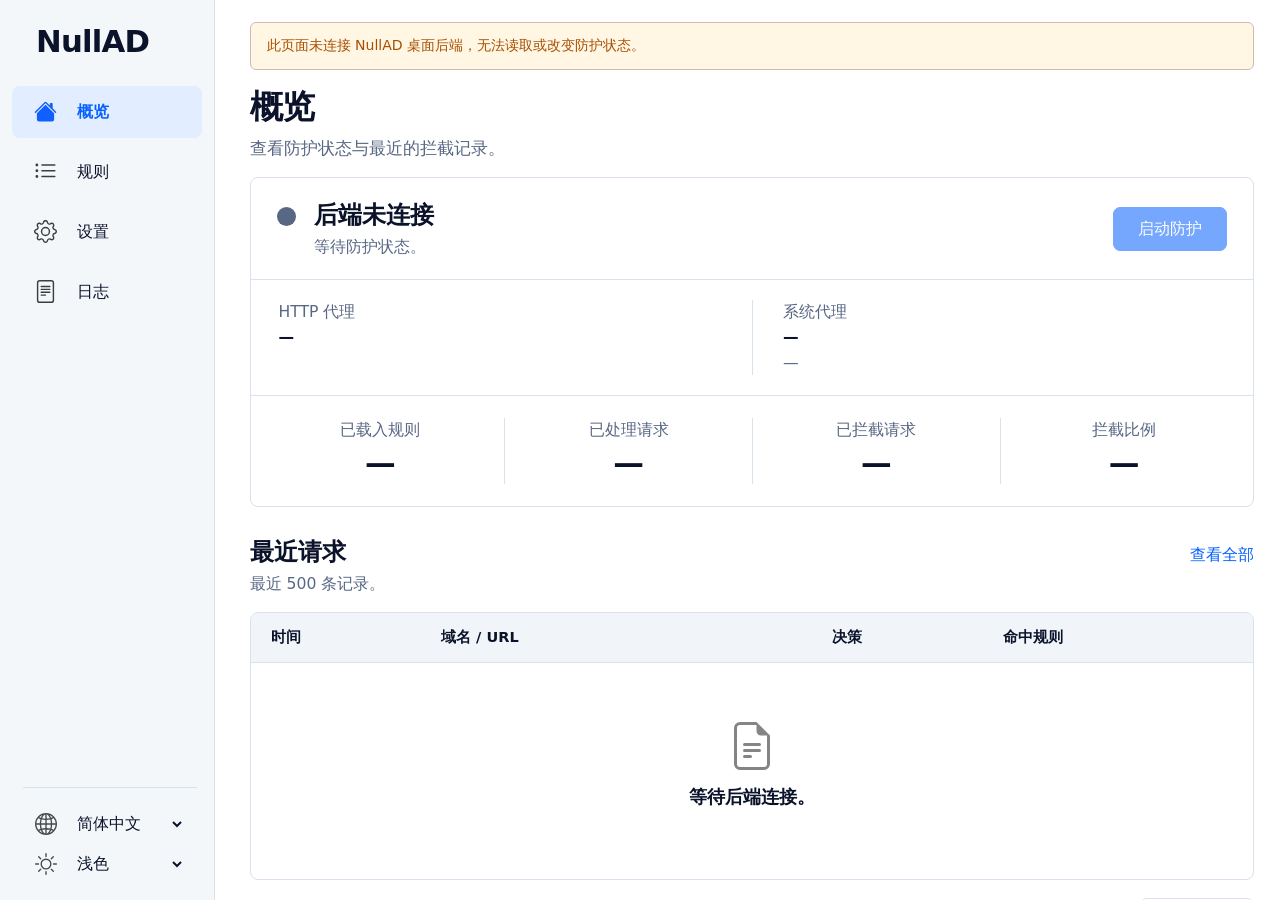
==== commit b10ebc82: "Improve Windows interception, recovery, lifecycle and desktop UI" ====
--- a/ui/index.html
+++ b/ui/index.html
@@ -1,328 +1,52 @@
 <!doctype html>
-<html lang="en">
-  <head>
-    <meta charset="utf-8" />
-    <meta name="viewport" content="width=device-width, initial-scale=1" />
-    <title>NullAD</title>
-    <!-- Blocking, and before the stylesheet: the stored theme must reach <html>
-         before the first paint. The app's CSP refuses inline script, so this
-         cannot live here directly. -->
-    <script src="theme.js"></script>
-    <link rel="stylesheet" href="styles.css" />
-  </head>
-  <body>
-    <div class="app">
-      <aside class="sidebar">
-        <div class="brand">
-          <svg class="brand-mark" viewBox="0 0 32 32" aria-hidden="true">
-            <path
-              d="M16 2.5 27 5.6v11.9c0 6.9-4.6 11.6-11 14-6.4-2.4-11-7.1-11-14V5.6z"
-              fill="none"
-              stroke="currentColor"
-              stroke-width="2.2"
-              stroke-linejoin="round"
-            />
-            <path
-              d="M11.4 11.4 20.6 20.6M20.6 11.4 11.4 20.6"
-              stroke="currentColor"
-              stroke-width="2.2"
-              stroke-linecap="round"
-            />
-          </svg>
-          <div class="brand-text">
-            <span class="brand-name">NullAD</span>
-            <span class="brand-sub">Ad &amp; tracker blocking</span>
-          </div>
-        </div>
-
-        <nav class="nav" id="nav">
-          <button class="nav-item is-active" data-view="dashboard" type="button">
-            <span class="nav-glyph">01</span><span class="nav-label">Dashboard</span>
-          </button>
-          <button class="nav-item" data-view="rules" type="button">
-            <span class="nav-glyph">02</span><span class="nav-label">Rules</span>
-          </button>
-          <button class="nav-item" data-view="settings" type="button">
-            <span class="nav-glyph">03</span><span class="nav-label">Settings</span>
-          </button>
-          <button class="nav-item" data-view="logs" type="button">
-            <span class="nav-glyph">04</span><span class="nav-label">Logs</span>
-          </button>
-        </nav>
-
-        <div class="sidebar-foot">
-          <div class="state-pill" id="state-pill">
-            <span class="dot" id="state-dot"></span>
-            <span id="state-label">Stopped</span>
-          </div>
-          <button class="btn btn-primary btn-block" id="toggle-protection" type="button">
-            Start protection
-          </button>
-          <div class="rule-count" id="rule-count">— rules</div>
-          <div class="theme-switch" id="theme-switch" role="group" aria-label="Colour theme">
-            <button class="theme-option is-active" id="theme-light" type="button" aria-pressed="true">
-              Light
-            </button>
-            <button class="theme-option" id="theme-dark" type="button" aria-pressed="false">
-              Dark
-            </button>
-          </div>
-        </div>
-      </aside>
-
-      <main class="main">
-        <!-- Dashboard -->
-        <section class="view is-active" id="view-dashboard">
-          <header class="view-head">
-            <span class="view-index">01</span>
-            <h1>Dashboard</h1>
-            <p class="muted">Live filtering activity from every interceptor.</p>
-          </header>
-
-          <div class="cards">
-            <div class="card card-accent">
-              <div class="card-label">Requests seen</div>
-              <div class="card-value" id="stat-queries">0</div>
-              <div class="card-foot" id="stat-queries-foot">engine lookups</div>
-            </div>
-            <div class="card">
-              <div class="card-label">Blocked</div>
-              <div class="card-value card-value-red" id="stat-blocked">0</div>
-              <div class="card-foot" id="stat-ratio">0.0% of traffic</div>
-            </div>
-            <div class="card">
-              <div class="card-label">Allowed</div>
-              <div class="card-value" id="stat-allowed">0</div>
-              <div class="card-foot" id="stat-exceptions">0 by exception</div>
-            </div>
-            <div class="card">
-              <div class="card-label">Rules loaded</div>
-              <div class="card-value" id="stat-rules">0</div>
-              <div class="card-foot" id="stat-lists">0 lists</div>
-            </div>
-          </div>
-
-          <div class="grid-2">
-            <div class="panel">
-              <h2>Interceptors</h2>
-              <table class="table" id="interceptor-table">
-                <tbody>
-                  <tr>
-                    <td>HTTP proxy</td>
-                    <td class="num" id="ic-proxy">0 / 0</td>
-                    <td class="muted sm">blocked / seen</td>
-                  </tr>
-                  <tr>
-                    <td>TLS SNI</td>
-                    <td class="num" id="ic-sni">0 / 0</td>
-                    <td class="muted sm">blocked / seen</td>
-                  </tr>
-                  <tr>
-                    <td>DNS sinkhole</td>
-                    <td class="num" id="ic-dns">0 / 0</td>
-                    <td class="muted sm">blocked / seen</td>
-                  </tr>
-                </tbody>
-              </table>
-            </div>
-
-            <div class="panel">
-              <h2>Rule set</h2>
-              <table class="table">
-                <tbody>
-                  <tr><td>Domain anchors</td><td class="num" id="rs-domain">0</td></tr>
-                  <tr><td>Domain + path</td><td class="num" id="rs-domainpath">0</td></tr>
-                  <tr><td>Substring / wildcard</td><td class="num" id="rs-fragment">0</td></tr>
-                  <tr><td>Regex</td><td class="num" id="rs-regex">0</td></tr>
-                  <tr><td>Trie nodes</td><td class="num" id="rs-trie">0</td></tr>
-                  <tr><td>Automaton fragments</td><td class="num" id="rs-frag">0</td></tr>
-                </tbody>
-              </table>
-            </div>
-          </div>
-
-          <div class="panel">
-            <div class="panel-head">
-              <h2>Live requests</h2>
-              <button class="btn btn-ghost btn-sm" id="clear-log">Clear</button>
-            </div>
-            <div class="feed" id="feed">
-              <div class="empty">No requests yet. Start protection to see activity.</div>
-            </div>
-          </div>
-        </section>
-
-        <!-- Rules -->
-        <section class="view" id="view-rules">
-          <header class="view-head">
-            <span class="view-index">02</span>
-            <h1>Rules</h1>
-            <p class="muted">Filter lists and custom rules.</p>
-          </header>
-
-          <div class="panel">
-            <div class="panel-head">
-              <h2>Filter lists</h2>
-              <button class="btn btn-ghost btn-sm" id="reload-lists">Reload</button>
-            </div>
-            <table class="table table-full">
-              <thead>
-                <tr>
-                  <th>On</th>
-                  <th>Name</th>
-                  <th>Source</th>
-                  <th class="num">Rules</th>
-                  <th class="num">Failed</th>
-                  <th class="num">Cosmetic</th>
-                </tr>
-              </thead>
-              <tbody id="lists-body">
-                <tr><td colspan="6" class="empty">Loading…</td></tr>
-              </tbody>
-            </table>
-          </div>
-
-          <div class="panel">
-            <div class="panel-head">
-              <h2>Custom rules</h2>
-              <button class="btn btn-ghost btn-sm" id="save-custom">Apply</button>
-            </div>
-            <p class="muted sm">
-              One rule per line, in Adblock Plus syntax. These are parsed exactly
-              like a filter list.
-            </p>
-            <textarea id="custom-rules" class="textarea" spellcheck="false"
-              placeholder="||ads.example.com^&#10;@@||ads.example.com/needed.js$script&#10;/banner.gif"></textarea>
-            <div class="hint" id="custom-status"></div>
-          </div>
-
-          <div class="panel">
-            <h2>Check a URL</h2>
-            <div class="row">
-              <input id="check-url" class="input" placeholder="https://ads.example.com/banner.gif" />
-              <input id="check-page" class="input input-sm" placeholder="page (optional)" />
-              <select id="check-type" class="input input-sm">
-                <option value="other">other</option>
-                <option value="document">document</option>
-                <option value="script">script</option>
-                <option value="image">image</option>
-                <option value="stylesheet">stylesheet</option>
-                <option value="xhr">xhr</option>
-                <option value="subdocument">subdocument</option>
-                <option value="font">font</option>
-                <option value="media">media</option>
-              </select>
-              <button class="btn btn-primary" id="do-check">Check</button>
-            </div>
-            <div class="check-result" id="check-result"></div>
-          </div>
-
-          <div class="panel">
-            <div class="panel-head">
-              <h2>Parsed rules</h2>
-              <span class="muted sm" id="rule-viewer-note"></span>
-            </div>
-            <div class="feed feed-tall" id="rule-viewer"></div>
-          </div>
-        </section>
-
-        <!-- Settings -->
-        <section class="view" id="view-settings">
-          <header class="view-head">
-            <span class="view-index">03</span>
-            <h1>Settings</h1>
-            <p class="muted">Listeners, system integration, and diagnostics.</p>
-          </header>
-
-          <div class="panel">
-            <h2>Listeners</h2>
-            <div class="field">
-              <label for="set-proxy-enabled">HTTP proxy</label>
-              <div class="row">
-                <input type="checkbox" id="set-proxy-enabled" />
-                <input id="set-proxy-port" class="input input-xs" />
-                <span class="muted sm">needs no administrator rights</span>
-              </div>
-            </div>
-            <div class="field">
-              <label for="set-dns-enabled">DNS sinkhole</label>
-              <div class="row">
-                <input type="checkbox" id="set-dns-enabled" />
-                <input id="set-dns-port" class="input input-xs" />
-                <input id="set-dns-upstream" class="input input-sm" placeholder="8.8.8.8:53" />
-                <label class="inline"><input type="checkbox" id="set-dns-nxdomain" /> NXDOMAIN</label>
-              </div>
-              <div class="hint" id="dns-hint"></div>
-            </div>
-          </div>
-
-          <div class="panel">
-            <h2>System integration</h2>
-            <label class="inline-block">
-              <input type="checkbox" id="set-system-proxy" />
-              Route the operating system's proxy through NullAD while running
-            </label>
-            <p class="muted sm">
-              Every change is journaled before it is applied, so it can always be
-              undone — including after a crash.
-            </p>
-            <div class="hint" id="pending-changes"></div>
-            <button class="btn btn-ghost btn-sm" id="restore-system">Restore system settings</button>
-          </div>
-
-          <div class="panel">
-            <h2>Performance</h2>
-            <p class="muted sm">
-              Measures the real matching cost on this machine against the rules
-              currently loaded.
-            </p>
-            <button class="btn btn-ghost btn-sm" id="run-bench">Run benchmark</button>
-            <div class="hint" id="bench-result"></div>
-          </div>
-
-          <div class="panel">
-            <h2>About</h2>
-            <table class="table" id="about-table">
-              <tbody>
-                <tr><td>Platform</td><td class="num" id="ab-platform">—</td></tr>
-                <tr><td>Administrator</td><td class="num" id="ab-elevated">—</td></tr>
-                <tr><td>Rules loaded</td><td class="num" id="ab-rules">—</td></tr>
-                <tr><td>Data directory</td><td class="num ab-path" id="ab-data">—</td></tr>
-                <tr><td>Config directory</td><td class="num ab-path" id="ab-config">—</td></tr>
-              </tbody>
-            </table>
-          </div>
-        </section>
-
-        <!-- Logs -->
-        <section class="view" id="view-logs">
-          <header class="view-head">
-            <span class="view-index">04</span>
-            <h1>Logs</h1>
-            <p class="muted">Every decision, newest first.</p>
-          </header>
-
-          <div class="panel">
-            <div class="panel-head">
-              <h2>Decisions</h2>
-              <div class="row">
-                <select id="log-filter" class="input input-sm">
-                  <option value="all">All</option>
-                  <option value="blocked">Blocked only</option>
-                  <option value="allowed">Allowed only</option>
-                </select>
-                <button class="btn btn-ghost btn-sm" id="log-clear">Clear</button>
-              </div>
-            </div>
-            <div class="feed feed-tall" id="log-feed">
-              <div class="empty">Nothing logged yet.</div>
-            </div>
-          </div>
-        </section>
-      </main>
-    </div>
-
-    <div class="toasts" id="toasts"></div>
-    <script src="app.js"></script>
-  </body>
-</html>
+<html lang="zh-CN">
+<head><meta charset="utf-8"><meta name="viewport" content="width=device-width, initial-scale=1"><title>NullAD</title><link rel="icon" href="icons/house.svg"><script src="theme.js"></script><link rel="stylesheet" href="styles.css"></head>
+<body>
+<div class="app">
+<aside class="sidebar"><div class="brand">NullAD</div><nav id="nav" aria-label="主导航" data-i18n-aria="navigation">
+<button class="nav-item is-active" data-view="dashboard" aria-current="page"><img src="icons/house.svg" alt=""><span data-i18n="overview">概览</span></button>
+<button class="nav-item" data-view="rules"><img src="icons/list-ul.svg" alt=""><span data-i18n="rules">规则</span></button>
+<button class="nav-item" data-view="settings"><img src="icons/gear.svg" alt=""><span data-i18n="settings">设置</span></button>
+<button class="nav-item" data-view="logs"><img src="icons/file-text.svg" alt=""><span data-i18n="logs">日志</span></button></nav>
+<div class="sidebar-foot"><label class="preference"><img src="icons/globe2.svg" alt=""><select id="language-select" aria-label="语言" data-i18n-aria="language"><option value="zh-CN">简体中文</option><option value="en">English</option></select></label><label class="preference"><img src="icons/sun.svg" alt=""><select id="theme-select" aria-label="主题" data-i18n-aria="theme"><option value="light" data-i18n="light">浅色</option><option value="dark" data-i18n="dark">深色</option></select></label></div>
+</aside>
+<main id="main" class="main">
+<div id="connection-notice" class="notice warning" role="status" hidden></div>
+<section id="view-dashboard" class="view is-active" aria-labelledby="overview-title">
+<header class="view-head"><h1 id="overview-title" data-i18n="overview">概览</h1><p data-i18n="overviewSubtitle">查看防护状态与最近的拦截记录。</p></header>
+<div class="protection-card panel">
+<div class="protection-heading"><div class="protection-summary"><span id="state-dot" class="status-dot"></span><div><h2 id="state-label" data-i18n="connecting">正在连接后端</h2><p id="state-description" data-i18n="waitingStatus">等待防护状态。</p></div></div><button id="toggle-protection" class="btn btn-primary" data-backend disabled data-i18n="startProtection">启动防护</button></div>
+<div id="status-error" class="notice danger inset" role="status" hidden></div><div id="restart-notice" class="notice warning inset" hidden data-i18n="restartRequired">设置已保存，重新启动防护后生效。</div>
+<div class="listener-summary"><div><span class="muted" data-i18n="httpProxy">HTTP 代理</span><strong id="proxy-address">—</strong></div><div><span class="muted" data-i18n="systemProxy">系统代理</span><strong id="system-proxy-state">—</strong><p id="dns-state">—</p></div></div>
+<div class="metrics"><div><span data-i18n="loadedRules">已载入规则</span><strong id="stat-rules">—</strong></div><div><span data-i18n="processedRequests">已处理请求</span><strong id="stat-queries">—</strong></div><div><span data-i18n="blockedRequests">已拦截请求</span><strong id="stat-blocked">—</strong></div><div><span data-i18n="blockRatio">拦截比例</span><strong id="stat-ratio">—</strong></div></div>
+</div>
+<div class="section-heading"><div><h2 data-i18n="recentRequests">最近请求</h2><p data-i18n="recentLimit">最近 500 条记录。</p></div><button class="text-button" data-go="logs" data-i18n="viewAll">查看全部</button></div>
+<div class="table-wrap request-table"><table><thead><tr><th data-i18n="time">时间</th><th data-i18n="domainUrl">域名 / URL</th><th data-i18n="decision">决策</th><th data-i18n="matchedRule">命中规则</th></tr></thead><tbody id="feed"></tbody></table></div>
+<footer class="overview-footer"><span id="enabled-lists" class="muted">—</span><button class="btn" data-go="rules" data-i18n="manageRules">管理规则</button></footer>
+</section>
+<section id="view-rules" class="view" hidden aria-labelledby="rules-title">
+<header class="view-head"><h1 id="rules-title" data-i18n="rules">规则</h1><p data-i18n="rulesSubtitle">管理规则列表，并检查规则命中情况。</p></header>
+<div class="panel rules-list-panel"><div class="panel-head"><h2 data-i18n="filterLists">规则列表</h2><button id="reload-lists" class="btn" data-backend disabled><img src="icons/arrow-clockwise.svg" alt=""><span data-i18n="reload">重新载入</span></button></div><div class="table-wrap"><table class="lists-table"><thead><tr><th data-i18n="enabled">启用</th><th data-i18n="name">名称</th><th data-i18n="source">来源</th><th class="num" data-i18n="ruleCount">规则数</th><th class="num" data-i18n="quarantined">隔离</th><th class="num" data-i18n="cosmetic" data-i18n-title="cosmeticHint">装饰规则</th></tr></thead><tbody id="lists-body"><tr><td colspan="6" class="empty-cell" data-i18n="waitingBackend">等待后端连接。</td></tr></tbody></table></div></div>
+<div class="panel"><h2 data-i18n="customRules">自定义规则</h2><label class="sr-only" for="custom-rules" data-i18n="customRules">自定义规则</label><textarea id="custom-rules" rows="3" spellcheck="false" data-i18n-placeholder="customPlaceholder" placeholder="! 在此添加自定义规则&#10;||ads.example.com^" data-backend disabled></textarea><div class="panel-actions"><p class="muted" data-i18n="customHint">支持 ABP 与 hosts 语法。</p><button id="save-custom" class="btn btn-primary" data-backend disabled data-i18n="applyRules">应用规则</button></div><p id="custom-status" class="hint" role="status"></p></div>
+<div class="panel"><h2 data-i18n="urlCheck">URL 检查</h2><form id="check-form" class="check-form"><label><span data-i18n="requestUrl">检查的 URL</span><input id="check-url" type="url" required placeholder="https://example.com/resource" data-backend disabled></label><label><span data-i18n="pageUrl">页面地址（可选）</span><input id="check-page" type="url" placeholder="https://example.com/" data-backend disabled></label><label><span data-i18n="resourceType">资源类型</span><select id="check-type" data-backend disabled><option value="other">other</option><option value="all">all</option><option value="document">document</option><option value="script">script</option><option value="image">image</option><option value="stylesheet">stylesheet</option><option value="object">object</option><option value="xhr">xhr</option><option value="subdocument">subdocument</option><option value="font">font</option><option value="media">media</option><option value="websocket">websocket</option><option value="ping">ping</option></select></label><button id="do-check" class="btn" data-backend disabled data-i18n="check">检查</button></form><div id="check-result" class="check-result" role="status"><img src="icons/file-text.svg" alt=""><span data-i18n="checkEmpty">输入 URL 查看拦截结果与命中规则。</span></div></div>
+<details id="parsed-rules" class="panel disclosure"><summary><span data-i18n="parsedRules">已解析规则</span><span id="rule-viewer-note" class="muted small"></span></summary><p class="muted" data-i18n="parsedHint">查看当前生效的规则，最多显示 120 条。</p><div id="rule-viewer" class="rule-viewer"></div></details>
+</section>
+<section id="view-settings" class="view" hidden aria-labelledby="settings-title">
+<header class="view-head"><h1 id="settings-title" data-i18n="settings">设置</h1><p data-i18n="settingsSubtitle">管理监听服务与系统集成。</p></header>
+<form id="settings-form">
+<div class="panel listener-panel"><h2 data-i18n="listeners">监听服务</h2><p class="muted" data-i18n="listenersSubtitle">配置本机的监听服务。</p>
+<div class="listener-row"><div class="field-description"><h3 data-i18n="httpProxy">HTTP 代理</h3><p data-i18n="proxyHint">用于拦截 HTTP 请求。</p></div><label class="switch-label"><input id="set-proxy-enabled" type="checkbox" class="switch" data-backend disabled><span data-i18n="enabled">启用</span></label><label class="port-field"><span data-i18n="listenPort">监听端口</span><input id="set-proxy-port" type="number" min="1" max="65535" required data-backend disabled></label><p class="muted row-hint" data-i18n="loopbackOnly">仅监听本机地址。</p></div>
+<div class="listener-row dns-row"><div class="field-description"><h3>DNS</h3><p data-i18n="dnsHint">用于拦截 DNS 请求。</p></div><label class="switch-label"><input id="set-dns-enabled" type="checkbox" class="switch" data-backend disabled><span data-i18n="enabled">启用</span></label><label class="port-field"><span data-i18n="listenPort">监听端口</span><input id="set-dns-port" type="number" min="1" max="65535" required data-backend disabled></label><label class="upstream-field"><span data-i18n="upstreamDns">上游 DNS 服务器</span><input id="set-dns-upstream" placeholder="8.8.8.8:53" required data-backend disabled></label><label class="nxdomain-field"><input id="set-dns-nxdomain" type="checkbox" data-backend disabled><span data-i18n="nxdomain">被拦截域名返回 NXDOMAIN</span></label></div>
+<div class="settings-actions"><p id="settings-change-note" class="notice warning" data-i18n="settingsRestartHint">修改监听设置后，需要重新启动防护才能生效。</p><button id="cancel-settings" type="button" class="btn" disabled data-i18n="cancelChanges">取消修改</button><button id="save-settings" class="btn btn-primary" disabled data-i18n="saveSettings">保存设置</button></div><p id="settings-status" class="hint" role="status"></p></div>
+<div class="panel"><h2 data-i18n="systemIntegration">系统集成</h2><p class="muted" data-i18n="systemIntegrationSubtitle">管理与操作系统的集成。</p><div class="integration-row"><div class="field-description"><h3 data-i18n="takeOverProxy">接管系统代理</h3><p data-i18n="takeOverHint">将系统代理设置为指向 NullAD。</p></div><label class="switch-label"><input id="set-system-proxy" type="checkbox" class="switch" data-backend disabled><span data-i18n="enabled">启用</span></label><p class="muted" data-i18n="integrationHint">启动防护后，将系统代理指向 NullAD；停止时恢复原设置。</p></div><div class="recovery-bar"><span id="pending-changes" data-i18n="waitingStatus">等待防护状态。</span><button id="restore-system" type="button" class="btn" disabled data-i18n="restoreSettings">恢复系统设置</button></div><div id="restore-result" class="hint" role="status"></div></div>
+</form>
+<div class="panel diagnostic-panel"><h2 data-i18n="diagnostics">诊断</h2><p class="muted" data-i18n="diagnosticsSubtitle">运行性能测试以检查当前配置的效果。</p><div class="diagnostic-summary"><button id="run-bench" class="btn" data-backend disabled data-i18n="runBenchmark">运行性能测试</button><span id="bench-result" class="muted" role="status" data-i18n="benchNotRun">未运行性能测试</span><span id="platform-summary" class="muted">—</span></div><div class="path-row"><label for="ab-data" data-i18n="dataDirectory">数据目录</label><input id="ab-data" readonly value="—"><button class="icon-button" type="button" data-copy="ab-data" aria-label="复制数据目录" data-i18n-aria="copyData"><img src="icons/copy.svg" alt=""></button></div><div class="path-row"><label for="ab-config" data-i18n="configDirectory">配置目录</label><input id="ab-config" readonly value="—"><button class="icon-button" type="button" data-copy="ab-config" aria-label="复制配置目录" data-i18n-aria="copyConfig"><img src="icons/copy.svg" alt=""></button></div><details class="technical-details"><summary data-i18n="advancedDiagnostics">详细诊断</summary><div class="diagnostic-grid"><div><h3 data-i18n="interceptors">拦截器</h3><dl><dt>HTTP</dt><dd id="ic-proxy">—</dd><dt>TLS SNI</dt><dd id="ic-sni">—</dd><dt>DNS</dt><dd id="ic-dns">—</dd><dt data-i18n="dnsFailures">DNS 失败</dt><dd id="ic-dns-failed">—</dd></dl><p class="hint" data-i18n="blockedSeen">拦截 / 处理</p></div><div><h3 data-i18n="ruleSet">规则集</h3><dl><dt data-i18n="domainAnchors">域名锚点</dt><dd id="rs-domain">—</dd><dt data-i18n="domainPath">域名与路径</dt><dd id="rs-domainpath">—</dd><dt data-i18n="fragments">子串与通配</dt><dd id="rs-fragment">—</dd><dt data-i18n="regexRules">正则</dt><dd id="rs-regex">—</dd><dt data-i18n="trieNodes">前缀树节点</dt><dd id="rs-trie">—</dd><dt data-i18n="automatonFragments">自动机片段</dt><dd id="rs-frag">—</dd></dl></div><div><h3 data-i18n="engine">引擎</h3><dl><dt data-i18n="allowed">已放行</dt><dd id="stat-allowed">—</dd><dt data-i18n="exceptions">命中例外</dt><dd id="stat-exceptions">—</dd><dt data-i18n="administrator">管理员权限</dt><dd id="ab-elevated">—</dd></dl></div></div><p class="hint" data-i18n="filterLimitations">HTTPS 按主机名过滤；不解密 TLS，也不执行元素隐藏。加密 ClientHello 可能使 SNI 过滤失效。</p></details></div>
+</section>
+<section id="view-logs" class="view" hidden aria-labelledby="logs-title">
+<header class="view-head"><h1 id="logs-title" data-i18n="logs">日志</h1><p data-i18n="logsSubtitle">查看最近的请求与规则匹配结果。</p></header>
+<div class="panel log-toolbar"><span data-i18n="show">显示</span><div class="segmented" id="log-filter" role="group" aria-label="日志筛选" data-i18n-aria="logFilter"><button type="button" data-filter="all" class="is-active" aria-pressed="true" data-i18n="all">全部</button><button type="button" data-filter="blocked" aria-pressed="false" data-i18n="blocked">已拦截</button><button type="button" data-filter="allowed" aria-pressed="false" data-i18n="allowed">已放行</button></div><span class="muted recent-note" data-i18n="recentLimit">最近 500 条记录。</span><button id="log-clear" class="btn" data-backend disabled data-i18n="clearLogs">清空日志</button></div>
+<div class="table-wrap logs-table"><table><thead><tr><th data-i18n="time">时间</th><th data-i18n="domain">域名</th><th>URL</th><th data-i18n="decision">决策</th><th data-i18n="matchedRule">命中规则</th></tr></thead><tbody id="log-feed"></tbody></table><div class="log-table-footer"><span id="log-count">—</span><span class="muted" data-i18n="autoRefresh">列表自动刷新。</span></div></div><p class="log-retention muted" data-i18n="logRetention">日志仅保留在本次运行内，较早的记录会自动移除。</p>
+</section>
+</main></div><div id="toasts" class="toasts" aria-live="polite" aria-atomic="false"></div>
+<script src="i18n.js"></script><script src="ipc.js"></script><script src="state.js"></script><script src="views.js"></script><script src="app.js"></script>
+</body></html>
--- a/ui/styles.css
+++ b/ui/styles.css
@@ -1,860 +1,22 @@
-/* NullAD desktop UI — Swiss / International Typographic Style.
- *
- * No CSS framework is used on purpose: this host's npm registry is unreachable,
- * so a build step would be impossible to reproduce. The design tokens below keep
- * the styling consistent without one, and because the UI talks only to the
- * nullad-core command surface, adopting a framework later is a UI-only change.
- *
- * The system, in four rules:
- *
- *   1. One grotesque family, flush left and ragged right. Hierarchy comes from
- *      scale and weight, never from a second typeface.
- *   2. The grid is drawn, not implied. Sections, rows and figures are separated
- *      by 1px rules; there are no boxes, no radii, no shadows, no gradients.
- *   3. Paper, ink, and exactly one red. Every "danger" signal reuses the accent
- *      so the palette cannot drift.
- *   4. Uppercase, letter-spaced micro-labels sit against oversized tabular
- *      figures. That contrast is the whole look.
- *
- * Two themes live here. Light is the default and is the canonical one; the dark
- * variant keeps the same geometry with inverted ink. `ui/theme.js` puts
- * `data-theme` on <html> before the first paint; it must stay a separate file
- * because the app's CSP allows no inline script.
- *
- * `--warn` is part of the public surface: ui/app.js renders an inline
- * `style="color:var(--warn)"`, so that token must exist in both themes.
- */
+/* Native desktop surface. The same geometry serves both themes. */
+:root{color-scheme:light;--bg:#fff;--sidebar:#f4f7fa;--subtle:#f1f5f9;--ink:#0b132b;--muted:#586784;--line:#d9e1ec;--blue:#0661ff;--blue-soft:#e2edff;--green:#24ad4c;--warn:#a84e00;--warn-bg:#fff7e4;--red:#b42332;--red-bg:#fff1f3;--font:"Segoe UI","Microsoft YaHei UI","PingFang SC",system-ui,sans-serif;--mono:"Cascadia Mono",Consolas,monospace;--icon-filter:none}
+[data-theme="dark"]{color-scheme:dark;--bg:#141b28;--sidebar:#111826;--subtle:#1d2738;--ink:#edf2fc;--muted:#a7b4cc;--line:#354159;--blue:#72a6ff;--blue-soft:#233d66;--green:#57d57a;--warn:#ffc577;--warn-bg:#3d2c15;--red:#ff9eaa;--red-bg:#3b2330;--icon-filter:invert(1)}
+*{box-sizing:border-box}html,body{margin:0;width:100%;height:100%}body{background:var(--bg);color:var(--ink);font:clamp(14px,1.22vw,18px)/1.55 var(--font);-webkit-font-smoothing:antialiased}button,input,select,textarea{font:inherit}button{cursor:pointer}button:disabled,input:disabled,textarea:disabled,select:disabled{cursor:default;opacity:.55}button:focus-visible,input:focus-visible,select:focus-visible,textarea:focus-visible,summary:focus-visible{outline:3px solid var(--blue);outline-offset:3px}[hidden]{display:none!important}h1,h2,h3,p{margin:0}h1{font-size:clamp(28px,2.6vw,38px);font-weight:700;line-height:1.25;letter-spacing:-.02em}h2{font-size:clamp(21px,1.9vw,28px);line-height:1.4;font-weight:650}h3{font-size:1em;font-weight:600;line-height:1.5}p,.muted{color:var(--muted)}.small,.hint{font-size:.9em}.hint{color:var(--muted);white-space:pre-line;overflow-wrap:anywhere}.hint:empty{display:none}.hint.is-error{color:var(--red)}.hint.is-warn{color:var(--warn)}.hint.is-ok{color:var(--green)}.sr-only{position:absolute;width:1px;height:1px;padding:0;margin:-1px;overflow:hidden;clip:rect(0,0,0,0);white-space:nowrap;border:0}
+.app{display:grid;grid-template-columns:clamp(184px,16.8vw,258px) minmax(0,1fr);height:100%}.sidebar{background:var(--sidebar);border-right:1px solid var(--line);display:flex;flex-direction:column;min-height:0;padding:clamp(28px,2.3vw,40px) 12px 22px}.brand{font-size:clamp(26px,2.4vw,36px);line-height:1.3;font-weight:700;padding:8px 24px 24px;letter-spacing:-.025em}nav{display:grid;gap:8px}.nav-item{display:flex;align-items:center;gap:20px;width:100%;padding:12px 22px;border:0;border-radius:8px;background:transparent;color:var(--ink);text-align:left;min-height:52px}.nav-item img{width:23px;height:23px;filter:var(--icon-filter);opacity:.75}.nav-item:hover{background:var(--subtle)}.nav-item.is-active{background:var(--blue-soft);color:var(--blue);font-weight:600}.nav-item.is-active img,.btn img{filter:invert(29%) sepia(97%) saturate(3431%) hue-rotate(217deg) brightness(99%) contrast(111%);opacity:1}[data-theme="dark"] .nav-item.is-active img,[data-theme="dark"] .btn img{filter:invert(67%) sepia(67%) saturate(1623%) hue-rotate(190deg)}.sidebar-foot{margin-top:auto;margin-left:11px;margin-right:5px;padding-top:22px;border-top:1px solid var(--line);display:grid;gap:12px}.preference{display:flex;align-items:center;gap:16px;padding:0 12px}.preference img{width:22px;height:22px;opacity:.7;filter:var(--icon-filter)}.preference select{flex:1;width:100%;padding:4px 0;border:0;color:var(--ink);background:transparent;cursor:pointer}.main{min-width:0;overflow-y:auto;scrollbar-gutter:stable;padding:clamp(25px,2.6vw,40px) clamp(26px,2.7vw,42px) 30px}.view-head{margin-bottom:24px}.view-head p{margin-top:8px;font-size:1.08em}.view{max-width:1400px;margin:0 auto}
+.panel{border:1px solid var(--line);border-radius:8px;background:var(--bg);padding:18px 20px;margin-bottom:16px}.panel>h2+p{margin-top:2px}.panel-head,.panel-actions{display:flex;gap:16px;align-items:center;justify-content:space-between}.panel-head{margin-bottom:12px}.panel-actions{margin-top:10px}.btn{display:inline-flex;align-items:center;justify-content:center;gap:10px;padding:9px 24px;min-height:43px;white-space:nowrap;border:1px solid var(--line);border-radius:7px;background:var(--bg);color:var(--blue);font-weight:500}.btn:hover:not(:disabled){border-color:var(--blue);background:var(--blue-soft)}.btn-primary{border-color:var(--blue);background:var(--blue);color:#fff}.btn-primary:hover:not(:disabled){background:#004de0;color:#fff}[data-theme="dark"] .btn-primary{color:#101829}.btn img{width:20px;height:20px}.text-button{border:0;background:transparent;color:var(--blue);padding:8px 0}.text-button:hover{text-decoration:underline}
+.protection-card{padding:0;margin-bottom:28px;overflow:hidden}.protection-heading{display:flex;align-items:center;justify-content:space-between;gap:20px;padding:20px 26px}.protection-summary{display:flex;gap:18px;align-items:flex-start}.protection-summary p{margin-top:2px}.status-dot{flex:none;width:19px;height:19px;margin-top:9px;border-radius:50%;background:var(--muted)}.status-dot.is-running{background:var(--green)}.status-dot.is-degraded,.status-dot.is-starting,.status-dot.is-stopping{background:var(--warn)}.status-dot.is-failed{background:var(--red)}.listener-summary{display:grid;grid-template-columns:1fr 1fr;padding:20px 28px;border-top:1px solid var(--line)}.listener-summary>div+div{border-left:1px solid var(--line);padding-left:30px}.listener-summary strong{display:block;font-weight:600;margin-top:1px}.listener-summary p{margin-top:2px}.metrics{display:grid;grid-template-columns:repeat(4,minmax(0,1fr));padding:22px 6px;border-top:1px solid var(--line)}.metrics>div{text-align:center;padding:0 12px}.metrics>div+div{border-left:1px solid var(--line)}.metrics span{display:block;color:var(--muted)}.metrics strong{display:block;font-size:clamp(26px,2.4vw,36px);line-height:1.35;font-weight:650;font-variant-numeric:tabular-nums}.section-heading{display:flex;align-items:flex-start;justify-content:space-between;gap:20px;margin-bottom:16px}.section-heading p{margin-top:3px}
+.table-wrap{border:1px solid var(--line);border-radius:8px;overflow:auto}table{width:100%;border-collapse:collapse;table-layout:fixed;text-align:left}thead{background:var(--subtle)}th{color:var(--ink);font-size:.93em;font-weight:600;padding:13px 20px;white-space:nowrap}td{padding:12px 20px;border-top:1px solid var(--line);overflow-wrap:anywhere;vertical-align:middle;font-size:.92em}.request-table th:nth-child(1){width:17%}.request-table th:nth-child(2){width:39%}.request-table th:nth-child(3){width:17%}.empty-cell{padding:26px;text-align:center;color:var(--muted)}.empty-state{display:flex;flex-direction:column;justify-content:center;align-items:center;gap:8px;min-height:140px}.empty-state img{width:48px;height:48px;opacity:.48;filter:var(--icon-filter);margin-bottom:5px}.empty-state strong{color:var(--ink);font-size:1.13em;font-weight:600}.empty-state p{max-width:670px}.overview-footer{display:flex;justify-content:space-between;gap:18px;align-items:center;margin-top:18px}.rules-list-panel{padding:12px 10px}.rules-list-panel .panel-head{margin:0 5px 12px}.rules-list-panel>.hint{margin:8px 6px 0}.lists-table th,.lists-table td{padding:8px 18px;border-right:1px solid var(--line)}.lists-table th:last-child,.lists-table td:last-child{border-right:0}.lists-table th:first-child{width:9%}.lists-table th:nth-child(2){width:22%}.lists-table th:nth-child(3){width:29%}.num{text-align:center}.is-off td{color:var(--muted)}
+textarea,input:not([type="checkbox"]),select:not(.preference select){width:100%;border:1px solid var(--line);border-radius:6px;color:var(--ink);background:var(--bg);padding:9px 12px;min-width:0}input::placeholder,textarea::placeholder{color:var(--muted);opacity:.8}textarea{resize:vertical;font:.94em/1.5 var(--mono);margin-top:8px;min-height:88px}input[type="checkbox"]{accent-color:var(--blue);flex:none;width:19px;height:19px;margin:0}.switch{appearance:none;-webkit-appearance:none;width:46px!important;height:27px!important;border-radius:18px;background:#a5abb7;position:relative;border:0;box-shadow:inset 0 0 0 1px #0000000b;cursor:pointer}.switch::after{content:"";position:absolute;width:21px;height:21px;top:3px;left:3px;border-radius:50%;background:white;box-shadow:0 1px 3px #0002}.switch:checked{background:var(--blue)}.switch:checked::after{left:22px}.switch-label{display:flex;align-items:center;gap:12px;white-space:nowrap}.check-form{display:grid;grid-template-columns:minmax(0,1.4fr) minmax(0,1.2fr) minmax(110px,.52fr) auto;align-items:end;gap:16px;margin-top:8px}.check-form label{display:grid;gap:5px;font-size:.94em}.check-result{background:var(--subtle);border:1px solid var(--line);border-radius:6px;margin-top:12px;min-height:86px;padding:12px 16px;color:var(--muted);display:flex;flex-direction:column;gap:4px;align-items:center;justify-content:center;text-align:center;overflow-wrap:anywhere}.check-result>img{width:30px;height:30px;opacity:.58;filter:var(--icon-filter)}.check-result.is-result{align-items:flex-start;text-align:left}.decision{font-size:.85em;font-weight:550;border-radius:5px;display:inline-block;padding:2px 8px;white-space:nowrap}.decision.is-blocked{color:var(--red);background:var(--red-bg)}.decision.is-allowed{color:var(--green);background:color-mix(in srgb,var(--green) 9%,var(--bg))}.rule-line{font-family:var(--mono);font-size:.88em;overflow-wrap:anywhere}summary{cursor:pointer;font-weight:600;display:list-item}.disclosure{padding:12px 20px}.disclosure summary>span:first-child{margin-right:16px}.disclosure>p{margin-top:6px}.rule-viewer{max-height:340px;overflow:auto;margin-top:10px}.rule-row{display:grid;grid-template-columns:50px minmax(0,1fr) auto;gap:12px;padding:7px 0;border-top:1px solid var(--line);font-size:.9em}.rule-row code{overflow-wrap:anywhere}
+.listener-row{display:flex;align-items:center;gap:22px;padding:18px 0}.listener-row+.listener-row{border-top:1px solid var(--line)}.field-description{min-width:190px;flex:1}.field-description p{font-size:.92em;margin-top:1px}.port-field{display:flex;align-items:center;gap:18px;padding-left:22px;border-left:1px solid var(--line);white-space:nowrap}.port-field input{width:130px}.row-hint{flex:1.4;font-size:.92em}.upstream-field{display:grid;gap:2px;min-width:160px;width:190px;font-size:.85em;padding-left:16px;border-left:1px solid var(--line)}.nxdomain-field{display:flex;align-items:flex-start;gap:10px;max-width:175px;font-size:.9em}.nxdomain-field input{margin-top:3px}.settings-actions{display:flex;align-items:center;gap:12px;padding-top:2px}.settings-actions>p{flex:1}.settings-actions button{padding:9px 20px}.notice{background:var(--subtle);color:var(--muted);border:1px solid var(--line);border-radius:6px;padding:12px 16px;font-size:.9em;overflow-wrap:anywhere;white-space:pre-line}.notice.warning{color:var(--warn);background:var(--warn-bg);border-color:color-mix(in srgb,var(--warn) 25%,var(--line))}.notice.danger{color:var(--red);background:var(--red-bg);border-color:color-mix(in srgb,var(--red) 30%,var(--line))}.notice.inset{margin:0 20px 16px}#connection-notice{margin-bottom:16px}.integration-row{display:flex;align-items:center;gap:28px;padding:16px 0}.integration-row .field-description{flex:0 0 245px;min-width:0}.integration-row>p{border-left:1px solid var(--line);padding-left:28px;font-size:.9em}.recovery-bar{display:flex;justify-content:space-between;align-items:center;gap:20px;padding:8px 16px;border:1px solid var(--line);border-radius:6px;background:var(--subtle);color:var(--muted);font-size:.92em}.recovery-bar .btn{color:var(--ink);padding:7px 24px}.diagnostic-summary{display:flex;align-items:center;flex-wrap:wrap;gap:22px;margin:10px 0 14px;font-size:.92em}.diagnostic-summary>span{white-space:pre-line}.diagnostic-summary>span+span{padding-left:22px;border-left:1px solid var(--line)}.path-row{display:flex;align-items:center;gap:16px;margin-top:7px;font-size:.9em}.path-row:first-of-type{border-top:1px solid var(--line);padding-top:10px}.path-row label{flex:0 0 86px}.path-row input{flex:1;padding:4px 12px;color:var(--muted);background:var(--subtle)}.icon-button{display:flex;justify-content:center;align-items:center;border:0;border-radius:4px;background:transparent;padding:5px}.icon-button:hover{background:var(--subtle)}.icon-button img{width:22px;height:22px;opacity:.7;filter:var(--icon-filter)}.technical-details{margin-top:14px;padding-top:12px;border-top:1px solid var(--line);font-size:.9em}.diagnostic-grid{display:grid;grid-template-columns:repeat(3,minmax(0,1fr));gap:20px;margin:12px 0}dl{display:grid;grid-template-columns:1fr auto;gap:6px 12px;margin:10px 0}dt{color:var(--muted)}dd{margin:0;font-variant-numeric:tabular-nums}
+.log-toolbar{display:flex;align-items:center;gap:20px;padding:18px 24px;margin-bottom:22px}.segmented{display:flex;align-items:center;border:1px solid var(--line);border-radius:7px;background:var(--subtle);overflow:hidden}.segmented button{border:0;border-right:1px solid var(--line);color:var(--ink);background:transparent;padding:8px 24px;white-space:nowrap}.segmented button:last-child{border:0}.segmented button.is-active{background:var(--blue);color:#fff;border-radius:6px}[data-theme="dark"] .segmented button.is-active{color:#101829}.recent-note{padding-left:24px;border-left:1px solid var(--line)}.log-toolbar>.btn{margin-left:auto}.logs-table th:first-child{width:110px}.logs-table th:nth-child(2){width:18%}.logs-table th:nth-child(3){width:29%}.logs-table th:nth-child(4){width:15%}.logs-table .empty-state{min-height:clamp(240px,45vh,520px)}.log-table-footer{display:flex;gap:35px;padding:14px 24px;border-top:1px solid var(--line);font-size:.94em}.log-table-footer>span+span{padding-left:35px;border-left:1px solid var(--line)}.log-retention{margin-top:32px;font-size:.94em}.toasts{position:fixed;right:24px;bottom:22px;display:grid;gap:9px;z-index:10;max-width:min(470px,calc(100vw - 32px))}.toast{border:1px solid var(--line);border-radius:8px;background:var(--bg);color:var(--ink);padding:12px 18px;box-shadow:0 5px 22px #0002;font-size:14px;overflow-wrap:anywhere;white-space:pre-line}.toast.is-error{border-color:var(--red);color:var(--red)}.toast.is-warn{border-color:var(--warn);color:var(--warn)}.toast.is-ok{border-color:var(--green)}
+@media(max-width:1250px){.listener-row{gap:16px;flex-wrap:wrap}.field-description{min-width:150px;flex:1}.port-field{gap:12px;padding-left:16px}.port-field input{width:105px}.dns-row .upstream-field{margin-left:auto;width:210px}.dns-row .nxdomain-field{max-width:220px}.settings-actions{flex-wrap:wrap}.settings-actions>p{flex-basis:100%}.settings-actions>button:first-of-type{margin-left:auto}.integration-row{gap:18px}.integration-row .field-description{flex:0 0 210px}.integration-row>p{padding-left:18px}.log-toolbar{gap:14px;flex-wrap:wrap}.recent-note{padding-left:15px;font-size:.9em}.segmented button{padding:8px 19px}}
+@media(max-width:900px){.main{padding:24px 22px}.sidebar{padding:22px 10px}.brand{padding-left:18px}.nav-item{padding:11px 16px;gap:16px}.protection-heading{padding:20px}.protection-heading .btn{padding:9px 18px}.listener-summary{padding:18px 22px}.integration-row{flex-wrap:wrap}.integration-row>p{width:100%;padding-left:0;border:0}.check-form{grid-template-columns:minmax(0,1fr) minmax(0,1fr)}.check-form .btn{align-self:end}.log-toolbar>.recent-note{order:4;width:100%;border:0;padding:0}.diagnostic-grid{grid-template-columns:1fr 1fr}.lists-table{min-width:590px}}
+@media(max-width:640px){body{font-size:14px}.app{grid-template-columns:66px minmax(0,1fr)}.sidebar{padding:16px 6px}.brand{font-size:13px;padding:0 0 20px;text-align:center;letter-spacing:-.04em}.nav-item{justify-content:center;padding:12px 6px;min-height:46px}.nav-item span{display:none}.sidebar-foot{margin:auto 0 0;padding-top:16px;gap:16px}.preference{display:block;padding:0}.preference img{display:none}.preference select{font-size:11px;padding:4px 0;width:54px}.main{padding:20px 14px}.view-head{margin-bottom:18px}h1{font-size:27px}h2{font-size:20px}.panel{padding:14px}.protection-card{padding:0}.protection-heading{display:block;padding:17px}.protection-heading .btn{margin:14px 0 0 34px}.protection-summary{gap:12px}.status-dot{width:15px;height:15px;margin-top:6px}.listener-summary{grid-template-columns:1fr;padding:16px;gap:15px}.listener-summary>div+div{border-left:0;padding-left:0}.metrics{grid-template-columns:1fr 1fr;gap:18px 0;padding:18px 2px}.metrics>div:nth-child(3){border:0}.metrics strong{font-size:27px}.overview-footer{flex-wrap:wrap}.request-table table,.logs-table table{min-width:650px}.request-table .empty-state,.logs-table .empty-state{align-items:flex-start;text-align:left;width:calc(100vw - 130px)}.request-table .empty-cell,.logs-table .empty-cell{padding:20px}.empty-state{min-height:150px}.empty-state p{text-align:left}.settings-actions button{flex:1;padding:8px}.listener-row{gap:16px 12px}.field-description{min-width:130px}.port-field{border:0;padding:0;width:100%;justify-content:space-between}.port-field input{width:100px}.dns-row .upstream-field{padding:0;border:0;width:100%}.dns-row .nxdomain-field{max-width:none}.row-hint{flex-basis:100%}.integration-row .field-description{flex:1;min-width:100%}.recovery-bar{padding:12px;flex-wrap:wrap}.recovery-bar button{width:100%}.check-form{grid-template-columns:1fr}.path-row{flex-wrap:wrap;gap:6px}.path-row label{width:100%;flex-basis:100%}.path-row input{width:calc(100% - 36px)}.diagnostic-summary{gap:12px}.diagnostic-summary>span+span{padding-left:0;border:0}.diagnostic-grid{grid-template-columns:1fr}.log-toolbar{padding:14px;gap:10px}.segmented{width:100%;order:3}.segmented button{flex:1;padding:7px 9px}.log-toolbar>.btn{padding:8px 12px}.log-table-footer{padding:12px 15px;gap:18px}.log-table-footer>span+span{padding-left:18px}.log-retention{margin-top:22px}.log-toolbar+.logs-table .empty-state{min-height:240px}}
+/* The reference's native title bar belongs to the OS, so content begins below it. */
+html:lang(zh-CN){--font:"Microsoft YaHei","Noto Sans SC","PingFang SC",system-ui,sans-serif}
+.main{padding-top:22px;padding-right:clamp(14px,2vw,30px);scrollbar-gutter:auto;scrollbar-width:thin}.sidebar{padding-top:14px}
+.request-table .empty-state{min-height:164px}
+.view-head{margin-bottom:16px}.panel{padding-top:16px;padding-bottom:16px}.protection-card{padding:0}.listener-row{padding-top:14px;padding-bottom:14px}.integration-row{padding-top:12px;padding-bottom:12px}textarea{display:block}.empty-state strong{font-size:1.28em}.logs-table .empty-state{min-height:48vh}.nav-item.is-active[data-view="dashboard"] img{content:url("icons/house-fill.svg")}.nav-item.is-active[data-view="settings"] img{content:url("icons/gear-fill.svg")}.nav-item.is-active[data-view="logs"] img{content:url("icons/file-text-fill.svg")}
+@media(prefers-reduced-motion:no-preference){.switch::after{transition:left .12s}}
 
-/* ---------------------------------------------------------------- tokens */
-
-:root {
-  color-scheme: light;
-
-  --paper: #f3f3f0;
-  --field: #ffffff;
-
-  --ink: #111110;
-  --ink-2: #3a3a37;
-  --ink-3: #6b6b66;
-
-  --rule: #111110;
-  --rule-soft: #d5d5cf;
-
-  --accent: #d50512;
-  --accent-ink: #ffffff;
-
-  --ok: #0a6b3d;
-  --warn: #9a6200;
-
-  --sel: rgba(17, 17, 16, 0.05);
-
-  --sans: "Helvetica Neue", Helvetica, Arial, "Segoe UI", system-ui, sans-serif;
-  --mono: ui-monospace, "SFMono-Regular", "Cascadia Mono", Consolas, monospace;
-}
-
-[data-theme="dark"] {
-  color-scheme: dark;
-
-  --paper: #121211;
-  --field: #1a1a19;
-
-  --ink: #f4f4f1;
-  --ink-2: #d0d0cb;
-  --ink-3: #9a9a94;
-
-  --rule: #f4f4f1;
-  --rule-soft: #333331;
-
-  --accent: #ff2e3a;
-  --accent-ink: #121211;
-
-  --ok: #4fd08a;
-  --warn: #f0b429;
-
-  --sel: rgba(244, 244, 241, 0.05);
-}
-
-/* ------------------------------------------------------------------ base */
-
-* {
-  box-sizing: border-box;
-}
-
-html,
-body {
-  margin: 0;
-  height: 100%;
-}
-
-html {
-  background: var(--paper);
-}
-
-body {
-  background: var(--paper);
-  color: var(--ink);
-  font: 13px/1.45 var(--sans);
-  -webkit-font-smoothing: antialiased;
-  overflow: hidden;
-}
-
-::selection {
-  background: var(--accent);
-  color: var(--accent-ink);
-}
-
-:focus-visible {
-  outline: 2px solid var(--accent);
-  outline-offset: 2px;
-}
-
-input[type="checkbox"] {
-  accent-color: var(--accent);
-  border-radius: 0;
-  width: 14px;
-  height: 14px;
-}
-
-/* ----------------------------------------------------------------- shell */
-
-.app {
-  display: grid;
-  grid-template-columns: 216px 1fr;
-  height: 100vh;
-  background: var(--paper);
-}
-
-.sidebar {
-  background: var(--paper);
-  border-right: 1px solid var(--rule);
-  display: flex;
-  flex-direction: column;
-  padding: 26px 20px 22px;
-  gap: 30px;
-}
-
-.main {
-  overflow-y: auto;
-  padding: 34px 44px 76px;
-}
-
-.view {
-  display: none;
-}
-
-.view.is-active {
-  display: block;
-  max-width: 1120px;
-}
-
-/* --------------------------------------------------------------- sidebar */
-
-.brand {
-  display: flex;
-  align-items: flex-start;
-  gap: 12px;
-  padding: 0;
-}
-
-.brand-mark {
-  width: 26px;
-  height: 26px;
-  color: var(--accent);
-  flex: none;
-  margin-top: 2px;
-}
-
-.brand-text {
-  display: flex;
-  flex-direction: column;
-  line-height: 1.15;
-  min-width: 0;
-}
-
-.brand-name {
-  font-size: 14px;
-  font-weight: 700;
-  letter-spacing: 0.06em;
-  text-transform: uppercase;
-}
-
-.brand-sub {
-  font-size: 10px;
-  letter-spacing: 0.09em;
-  text-transform: uppercase;
-  color: var(--ink-3);
-  margin-top: 4px;
-}
-
-.nav {
-  display: flex;
-  flex-direction: column;
-  border-top: 1px solid var(--rule-soft);
-}
-
-.nav-item {
-  display: grid;
-  grid-template-columns: 26px 1fr;
-  align-items: baseline;
-  column-gap: 6px;
-
-  padding: 10px 8px 10px 9px;
-  border: 0;
-  border-bottom: 1px solid var(--rule-soft);
-  border-left: 3px solid transparent;
-  background: transparent;
-  color: var(--ink-2);
-  font: inherit;
-  font-size: 12.5px;
-  text-align: left;
-  cursor: pointer;
-}
-
-.nav-item:hover {
-  background: var(--sel);
-  color: var(--ink);
-}
-
-.nav-item.is-active {
-  border-left-color: var(--accent);
-  color: var(--ink);
-  font-weight: 700;
-}
-
-.nav-glyph {
-  font-size: 10px;
-  letter-spacing: 0.08em;
-  font-variant-numeric: tabular-nums;
-  color: var(--ink-3);
-}
-
-.nav-label {
-  overflow: hidden;
-  text-overflow: ellipsis;
-  white-space: nowrap;
-}
-
-.nav-item.is-active .nav-glyph {
-  color: var(--accent);
-}
-
-.sidebar-foot {
-  margin-top: auto;
-  display: flex;
-  flex-direction: column;
-  gap: 16px;
-  border-top: 1px solid var(--rule);
-  padding-top: 18px;
-}
-
-.state-pill {
-  display: flex;
-  align-items: center;
-  gap: 9px;
-  font-size: 10px;
-  letter-spacing: 0.14em;
-  text-transform: uppercase;
-  color: var(--ink-3);
-}
-
-.dot {
-  width: 9px;
-  height: 9px;
-  border-radius: 0;
-  background: transparent;
-  border: 1px solid var(--ink-3);
-  flex: none;
-}
-
-.dot.is-running {
-  background: var(--ink);
-  border-color: var(--ink);
-}
-
-.dot.is-degraded {
-  background: var(--warn);
-  border-color: var(--warn);
-}
-
-.dot.is-failed {
-  background: var(--accent);
-  border-color: var(--accent);
-}
-
-.rule-count {
-  font-size: 10px;
-  letter-spacing: 0.14em;
-  text-transform: uppercase;
-  color: var(--ink-3);
-  font-variant-numeric: tabular-nums;
-}
-
-/* A square two-up switch, in the same grammar as the rest of the chrome. */
-.theme-switch {
-  display: grid;
-  grid-template-columns: 1fr 1fr;
-  border: 1px solid var(--rule);
-}
-
-.theme-option {
-  border: 0;
-  background: transparent;
-  color: var(--ink-3);
-  font: inherit;
-  font-size: 10px;
-  font-weight: 700;
-  letter-spacing: 0.14em;
-  text-transform: uppercase;
-  padding: 7px 0;
-  cursor: pointer;
-}
-
-.theme-option + .theme-option {
-  border-left: 1px solid var(--rule);
-}
-
-.theme-option:hover {
-  color: var(--ink);
-}
-
-.theme-option.is-active {
-  background: var(--ink);
-  color: var(--paper);
-}
-
-/* ------------------------------------------------------------------- view */
-
-.view-head {
-  display: grid;
-  grid-template-columns: 54px 1fr;
-  align-items: start;
-  border-bottom: 1px solid var(--rule);
-  padding-bottom: 16px;
-  margin-bottom: 30px;
-}
-
-.view-index {
-  grid-column: 1;
-  grid-row: 1 / span 2;
-  font-size: 12px;
-  font-weight: 700;
-  letter-spacing: 0.1em;
-  font-variant-numeric: tabular-nums;
-  color: var(--accent);
-  padding-top: 10px;
-}
-
-.view-head h1 {
-  grid-column: 2;
-  margin: 0;
-  font-size: clamp(28px, 3.2vw, 40px);
-  font-weight: 700;
-  letter-spacing: -0.025em;
-  line-height: 1.02;
-}
-
-.view-head .muted {
-  grid-column: 2;
-  margin: 9px 0 0;
-  max-width: 62ch;
-  font-size: 13px;
-  color: var(--ink-3);
-}
-
-.muted {
-  color: var(--ink-3);
-}
-
-.sm {
-  font-size: 11px;
-}
-
-/* ------------------------------------------------------------------ cards */
-
-.cards {
-  display: grid;
-  grid-template-columns: repeat(auto-fit, minmax(190px, 1fr));
-  gap: 0 28px;
-  margin-bottom: 38px;
-}
-
-/* The rule sits on top of the card, absolutely positioned, so a 1px hairline
- * and the 3px accent bar never shift the figures beneath them. */
-.card {
-  position: relative;
-  background: transparent;
-  border: 0;
-  padding: 22px 0 0;
-}
-
-.card::before {
-  content: "";
-  position: absolute;
-  top: 0;
-  left: 0;
-  right: 0;
-  height: 1px;
-  background: var(--rule);
-}
-
-.card-accent::before {
-  height: 3px;
-  background: var(--accent);
-}
-
-.card-label {
-  font-size: 10px;
-  letter-spacing: 0.14em;
-  text-transform: uppercase;
-  color: var(--ink-3);
-}
-
-.card-value {
-  font-size: clamp(30px, 3.4vw, 42px);
-  font-weight: 700;
-  line-height: 1;
-  letter-spacing: -0.03em;
-  margin-top: 12px;
-  font-variant-numeric: tabular-nums;
-}
-
-.card-value-red {
-  color: var(--accent);
-}
-
-.card-foot {
-  font-size: 11px;
-  color: var(--ink-3);
-  margin-top: 9px;
-}
-
-/* ----------------------------------------------------------------- panels */
-
-.grid-2 {
-  display: grid;
-  grid-template-columns: repeat(auto-fit, minmax(300px, 1fr));
-  gap: 0 40px;
-}
-
-.panel {
-  background: transparent;
-  border: 0;
-  border-top: 1px solid var(--rule);
-  padding: 22px 0 28px;
-}
-
-.panel h2 {
-  margin: 0 0 16px;
-  font-size: 11px;
-  font-weight: 700;
-  letter-spacing: 0.16em;
-  text-transform: uppercase;
-}
-
-.panel-head {
-  display: flex;
-  align-items: center;
-  justify-content: space-between;
-  gap: 16px;
-  margin-bottom: 16px;
-}
-
-.panel-head h2 {
-  margin: 0;
-}
-
-/* ----------------------------------------------------------------- tables */
-
-.table {
-  width: 100%;
-  border-collapse: collapse;
-  font-size: 12.5px;
-}
-
-.table th {
-  text-align: left;
-  font-weight: 700;
-  color: var(--ink-3);
-  font-size: 10px;
-  letter-spacing: 0.14em;
-  text-transform: uppercase;
-  padding: 0 10px 9px 0;
-  border-bottom: 1px solid var(--rule);
-}
-
-.table td {
-  padding: 9px 10px 9px 0;
-  border-bottom: 1px solid var(--rule-soft);
-}
-
-.table tr:last-child td {
-  border-bottom: 0;
-}
-
-.table .num {
-  text-align: right;
-  font-variant-numeric: tabular-nums;
-  font-family: var(--mono);
-  font-size: 11.5px;
-}
-
-/* Widen the gutter after a numeric column. Padding on the right of a numeric
- * cell is still zero, so right-aligned figures stay flush with the grid edge. */
-.table .num + td,
-.table .num + th {
-  padding-left: 14px;
-}
-
-/* Declared after `.num` so equal specificity resolves to the smaller size. */
-.table .ab-path {
-  font-size: 11px;
-  word-break: break-all;
-}
-
-.empty {
-  padding: 30px 8px;
-  text-align: center;
-  color: var(--ink-3);
-  font: 12px/1.45 var(--sans);
-  letter-spacing: 0.04em;
-}
-
-/* ------------------------------------------------------------------ feeds */
-
-.feed {
-  max-height: 300px;
-  overflow-y: auto;
-  font-family: var(--mono);
-  font-size: 11.5px;
-}
-
-.feed-tall {
-  max-height: 460px;
-}
-
-.feed-row {
-  display: grid;
-  grid-template-columns: 78px 1fr auto;
-  gap: 12px;
-  align-items: baseline;
-  padding: 6px 8px 6px 9px;
-  border-bottom: 1px solid var(--rule-soft);
-  border-left: 2px solid transparent;
-}
-
-.feed-row.is-blocked {
-  border-left-color: var(--accent);
-}
-
-.feed-row.is-allowed {
-  border-left-color: var(--rule-soft);
-}
-
-.feed-row:hover {
-  background: var(--sel);
-}
-
-.feed-time {
-  color: var(--ink-3);
-  font-variant-numeric: tabular-nums;
-}
-
-.feed-host {
-  overflow: hidden;
-  text-overflow: ellipsis;
-  white-space: nowrap;
-}
-
-.feed-row.is-blocked .feed-host {
-  color: var(--accent);
-}
-
-.feed-row.is-allowed .feed-host {
-  color: var(--ink-3);
-}
-
-.feed-tag {
-  font-size: 10px;
-  letter-spacing: 0.12em;
-  text-transform: uppercase;
-  color: var(--ink-3);
-  border: 0;
-  padding: 0;
-}
-
-.feed-tag.is-blocked {
-  color: var(--accent);
-  font-weight: 700;
-}
-
-/* --------------------------------------------------------------- controls */
-
-/* `.btn-primary` must stay above `.btn-ghost`: app.js toggles the two classes
- * on one button, and equal specificity means source order decides. */
-.btn {
-  border: 1px solid var(--ink);
-  background: transparent;
-  color: var(--ink);
-  border-radius: 0;
-  padding: 8px 14px;
-  font: inherit;
-  font-size: 11px;
-  font-weight: 700;
-  letter-spacing: 0.12em;
-  text-transform: uppercase;
-  cursor: pointer;
-}
-
-.btn:hover {
-  background: var(--ink);
-  color: var(--paper);
-}
-
-.btn:disabled {
-  opacity: 0.38;
-  cursor: default;
-}
-
-.btn:disabled:hover {
-  background: transparent;
-  color: var(--ink);
-}
-
-.btn-primary {
-  background: var(--accent);
-  border-color: var(--accent);
-  color: var(--accent-ink);
-}
-
-.btn-primary:hover {
-  background: var(--ink);
-  border-color: var(--ink);
-  color: var(--paper);
-}
-
-.btn-primary:disabled:hover {
-  background: var(--accent);
-  color: var(--accent-ink);
-}
-
-.btn-ghost {
-  background: transparent;
-}
-
-.btn-sm {
-  padding: 5px 10px;
-  font-size: 10px;
-}
-
-.btn-block {
-  width: 100%;
-}
-
-.input,
-.textarea {
-  background: var(--field);
-  border: 1px solid var(--rule-soft);
-  border-radius: 0;
-  color: var(--ink);
-  padding: 8px 10px;
-  font: inherit;
-  font-size: 12.5px;
-  min-width: 0;
-}
-
-.input:focus,
-.textarea:focus {
-  outline: none;
-  border-color: var(--ink);
-}
-
-.input:focus-visible,
-.textarea:focus-visible {
-  outline: 2px solid var(--accent);
-  outline-offset: 1px;
-}
-
-.input-xs {
-  width: 74px;
-}
-
-.input-sm {
-  width: 170px;
-}
-
-.textarea {
-  width: 100%;
-  min-height: 130px;
-  font-family: var(--mono);
-  font-size: 12px;
-  resize: vertical;
-}
-
-.row {
-  display: flex;
-  align-items: center;
-  gap: 8px;
-  flex-wrap: wrap;
-}
-
-.field {
-  margin-bottom: 16px;
-}
-
-.field > label {
-  display: block;
-  font-size: 10px;
-  letter-spacing: 0.14em;
-  text-transform: uppercase;
-  color: var(--ink-3);
-  margin-bottom: 8px;
-}
-
-.inline,
-.inline-block {
-  display: flex;
-  align-items: center;
-  gap: 8px;
-  font-size: 12.5px;
-}
-
-.inline-block {
-  margin-bottom: 10px;
-}
-
-.hint {
-  margin-top: 12px;
-  font-size: 11.5px;
-  color: var(--ink-3);
-  white-space: pre-wrap;
-}
-
-.hint.is-warn {
-  color: var(--warn);
-}
-
-.hint.is-ok {
-  color: var(--ok);
-}
-
-/* A hint that states outstanding work is followed by the button that clears it;
- * the rule above alone leaves the pair touching. */
-.hint + .btn {
-  margin-top: 14px;
-}
-
-.check-result {
-  margin-top: 16px;
-  font-size: 12.5px;
-}
-
-.verdict {
-  display: inline-block;
-  padding: 2px 0;
-  border: 0;
-  border-radius: 0;
-  background: transparent;
-  font-size: 13px;
-  font-weight: 700;
-  letter-spacing: 0.1em;
-  text-transform: uppercase;
-}
-
-.verdict.is-blocked {
-  color: var(--accent);
-  border-bottom: 3px solid var(--accent);
-}
-
-.verdict.is-allowed {
-  color: var(--ok);
-  border-bottom: 3px solid var(--ok);
-}
-
-.rule-line {
-  margin-top: 10px;
-  font-family: var(--mono);
-  font-size: 11.5px;
-  color: var(--ink-3);
-  word-break: break-all;
-}
-
-.is-off {
-  opacity: 0.45;
-}
-
-/* ----------------------------------------------------------------- toasts */
-
-.toasts {
-  position: fixed;
-  right: 24px;
-  bottom: 24px;
-  display: flex;
-  flex-direction: column;
-  gap: 8px;
-  z-index: 50;
-  max-width: 420px;
-}
-
-.toast {
-  background: var(--ink);
-  color: var(--paper);
-  border: 0;
-  border-left: 4px solid var(--accent);
-  border-radius: 0;
-  padding: 12px 16px;
-  font-size: 12px;
-  box-shadow: none;
-  animation: toast-in 0.12s linear;
-}
-
-.toast.is-warn {
-  border-left-color: var(--warn);
-}
-
-.toast.is-error {
-  border-left-color: var(--accent);
-}
-
-.toast.is-ok {
-  border-left-color: var(--ok);
-}
-
-@keyframes toast-in {
-  from {
-    opacity: 0;
-  }
-  to {
-    opacity: 1;
-  }
-}
-
-/* ------------------------------------------------------------ small print */
-
-@media (max-width: 980px) {
-  .main {
-    padding: 28px 28px 64px;
-  }
-}
-
-/* Square, and tinted from the same tokens, so both themes stay consistent. */
-::-webkit-scrollbar {
-  width: 12px;
-  height: 12px;
-}
-
-::-webkit-scrollbar-thumb {
-  background: var(--rule-soft);
-  border-radius: 0;
-  border: 3px solid var(--paper);
-}
-
-::-webkit-scrollbar-track {
-  background: transparent;
-}
-
-@media (prefers-reduced-motion: reduce) {
-  * {
-    animation: none !important;
-    transition: none !important;
-  }
-}
+.request-table tbody td:first-child:not([colspan]),.logs-table tbody td:first-child:not([colspan]){white-space:nowrap}
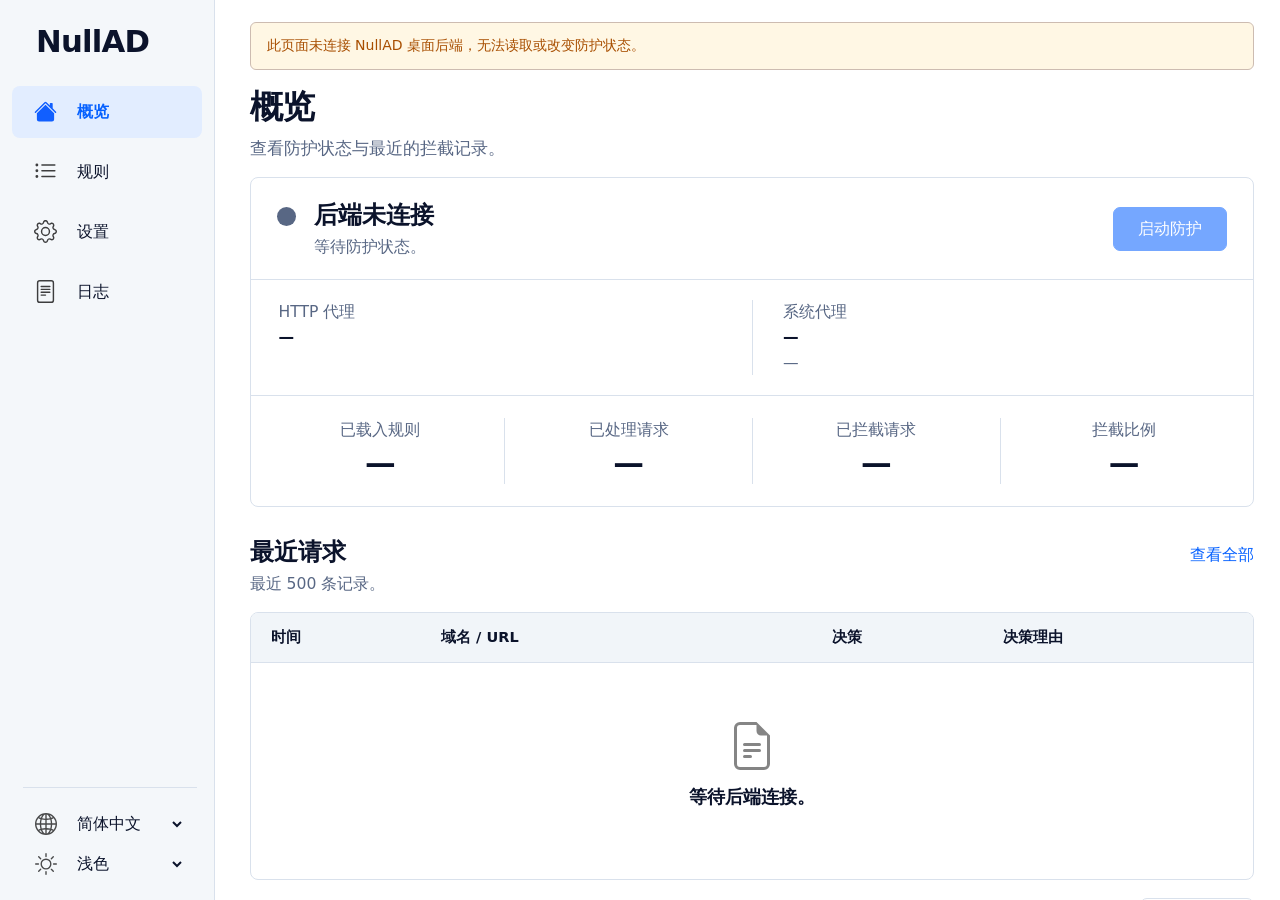
==== commit a2b6a50c: "Add local ad detection, browser cleanup and explicit proxy chaining" ====
--- a/ui/index.html
+++ b/ui/index.html
@@ -21,7 +21,7 @@
 <div class="metrics"><div><span data-i18n="loadedRules">已载入规则</span><strong id="stat-rules">—</strong></div><div><span data-i18n="processedRequests">已处理请求</span><strong id="stat-queries">—</strong></div><div><span data-i18n="blockedRequests">已拦截请求</span><strong id="stat-blocked">—</strong></div><div><span data-i18n="blockRatio">拦截比例</span><strong id="stat-ratio">—</strong></div></div>
 </div>
 <div class="section-heading"><div><h2 data-i18n="recentRequests">最近请求</h2><p data-i18n="recentLimit">最近 500 条记录。</p></div><button class="text-button" data-go="logs" data-i18n="viewAll">查看全部</button></div>
-<div class="table-wrap request-table"><table><thead><tr><th data-i18n="time">时间</th><th data-i18n="domainUrl">域名 / URL</th><th data-i18n="decision">决策</th><th data-i18n="matchedRule">命中规则</th></tr></thead><tbody id="feed"></tbody></table></div>
+<div class="table-wrap request-table"><table><thead><tr><th data-i18n="time">时间</th><th data-i18n="domainUrl">域名 / URL</th><th data-i18n="decision">决策</th><th data-i18n="decisionReason">决策理由</th></tr></thead><tbody id="feed"></tbody></table></div>
 <footer class="overview-footer"><span id="enabled-lists" class="muted">—</span><button class="btn" data-go="rules" data-i18n="manageRules">管理规则</button></footer>
 </section>
 <section id="view-rules" class="view" hidden aria-labelledby="rules-title">
@@ -37,15 +37,21 @@
 <div class="panel listener-panel"><h2 data-i18n="listeners">监听服务</h2><p class="muted" data-i18n="listenersSubtitle">配置本机的监听服务。</p>
 <div class="listener-row"><div class="field-description"><h3 data-i18n="httpProxy">HTTP 代理</h3><p data-i18n="proxyHint">用于拦截 HTTP 请求。</p></div><label class="switch-label"><input id="set-proxy-enabled" type="checkbox" class="switch" data-backend disabled><span data-i18n="enabled">启用</span></label><label class="port-field"><span data-i18n="listenPort">监听端口</span><input id="set-proxy-port" type="number" min="1" max="65535" required data-backend disabled></label><p class="muted row-hint" data-i18n="loopbackOnly">仅监听本机地址。</p></div>
 <div class="listener-row dns-row"><div class="field-description"><h3>DNS</h3><p data-i18n="dnsHint">用于拦截 DNS 请求。</p></div><label class="switch-label"><input id="set-dns-enabled" type="checkbox" class="switch" data-backend disabled><span data-i18n="enabled">启用</span></label><label class="port-field"><span data-i18n="listenPort">监听端口</span><input id="set-dns-port" type="number" min="1" max="65535" required data-backend disabled></label><label class="upstream-field"><span data-i18n="upstreamDns">上游 DNS 服务器</span><input id="set-dns-upstream" placeholder="8.8.8.8:53" required data-backend disabled></label><label class="nxdomain-field"><input id="set-dns-nxdomain" type="checkbox" data-backend disabled><span data-i18n="nxdomain">被拦截域名返回 NXDOMAIN</span></label></div>
+<div class="detection-fields"><h2 data-i18n="offlineDetection">离线广告检测</h2><p class="muted" data-i18n="offlineDetectionHint">无需订阅列表。规则列表继续参与过滤；启发式检测可能误拦，请按需添加允许域名。</p>
+<label for="set-heuristic-mode"><span data-i18n="heuristicMode">启发式模式</span><select id="set-heuristic-mode" data-backend disabled><option value="off" data-i18n="heuristicOff">关闭</option><option value="conservative" data-i18n="heuristicConservative">保守</option><option value="balanced" data-i18n="heuristicBalanced">平衡（默认）</option></select></label>
+<p class="hint" data-i18n="heuristicModeHint">保守模式要求更强广告特征；平衡模式组合 URL、资源和来源特征。分数是特征强度，不是概率。</p>
+<label for="set-allowed-hosts"><span data-i18n="allowedHosts">允许域名</span><textarea id="set-allowed-hosts" rows="3" placeholder="example.com" data-backend disabled aria-describedby="allowed-hosts-hint"></textarea></label><p id="allowed-hosts-hint" class="hint" data-i18n="allowedHostsHint">每行一个裸域名或 IP，不含协议、路径或端口。域名包含其子域名；IP 仅匹配自身，优先于规则和启发式。</p>
+<label for="set-upstream-proxy"><span data-i18n="proxyUpstream">上游代理（可选）</span><input id="set-upstream-proxy" placeholder="http://127.0.0.1:7890" data-backend disabled aria-describedby="proxy-upstream-hint"></label><p id="proxy-upstream-hint" class="hint" data-i18n="proxyUpstreamHint">支持 http://host:port 和 socks5://host:port，不支持账号密码。已有系统代理需填写上游方可接管；PAC 请使用独立扩展。留空直连，保存后重启防护。</p></div>
 <div class="settings-actions"><p id="settings-change-note" class="notice warning" data-i18n="settingsRestartHint">修改监听设置后，需要重新启动防护才能生效。</p><button id="cancel-settings" type="button" class="btn" disabled data-i18n="cancelChanges">取消修改</button><button id="save-settings" class="btn btn-primary" disabled data-i18n="saveSettings">保存设置</button></div><p id="settings-status" class="hint" role="status"></p></div>
 <div class="panel"><h2 data-i18n="systemIntegration">系统集成</h2><p class="muted" data-i18n="systemIntegrationSubtitle">管理与操作系统的集成。</p><div class="integration-row"><div class="field-description"><h3 data-i18n="takeOverProxy">接管系统代理</h3><p data-i18n="takeOverHint">将系统代理设置为指向 NullAD。</p></div><label class="switch-label"><input id="set-system-proxy" type="checkbox" class="switch" data-backend disabled><span data-i18n="enabled">启用</span></label><p class="muted" data-i18n="integrationHint">启动防护后，将系统代理指向 NullAD；停止时恢复原设置。</p></div><div class="recovery-bar"><span id="pending-changes" data-i18n="waitingStatus">等待防护状态。</span><button id="restore-system" type="button" class="btn" disabled data-i18n="restoreSettings">恢复系统设置</button></div><div id="restore-result" class="hint" role="status"></div></div>
 </form>
+<div class="panel extension-panel"><h2 data-i18n="httpsExtension">HTTPS 浏览器扩展</h2><p class="muted" data-i18n="httpsExtensionHint">完整 HTTPS 资源 URL 与页面元素过滤由浏览器扩展执行，无需安装根证书。扩展需单独安装并设置。</p><ol><li data-i18n="extensionInstallOne">解压 NullAD 扩展 ZIP，保留包含 manifest.json 的目录。</li><li><span data-i18n="extensionInstallTwo">在 Chrome / Edge 扩展页开启开发者模式，选择“加载已解压的扩展程序”，选中该目录。</span> <code>chrome://extensions</code> / <code>edge://extensions</code></li><li data-i18n="extensionInstallThree">打开扩展设置，选择启发式模式和允许域名；扩展设置独立于桌面。</li></ol><p class="notice" data-i18n="proxyCompatibility">扩展与已有 HTTP / SOCKS / TUN / VPN 代理路径独立；NullAD 网络代理使用显式上游链，不自动接管这些代理。</p></div>
 <div class="panel diagnostic-panel"><h2 data-i18n="diagnostics">诊断</h2><p class="muted" data-i18n="diagnosticsSubtitle">运行性能测试以检查当前配置的效果。</p><div class="diagnostic-summary"><button id="run-bench" class="btn" data-backend disabled data-i18n="runBenchmark">运行性能测试</button><span id="bench-result" class="muted" role="status" data-i18n="benchNotRun">未运行性能测试</span><span id="platform-summary" class="muted">—</span></div><div class="path-row"><label for="ab-data" data-i18n="dataDirectory">数据目录</label><input id="ab-data" readonly value="—"><button class="icon-button" type="button" data-copy="ab-data" aria-label="复制数据目录" data-i18n-aria="copyData"><img src="icons/copy.svg" alt=""></button></div><div class="path-row"><label for="ab-config" data-i18n="configDirectory">配置目录</label><input id="ab-config" readonly value="—"><button class="icon-button" type="button" data-copy="ab-config" aria-label="复制配置目录" data-i18n-aria="copyConfig"><img src="icons/copy.svg" alt=""></button></div><details class="technical-details"><summary data-i18n="advancedDiagnostics">详细诊断</summary><div class="diagnostic-grid"><div><h3 data-i18n="interceptors">拦截器</h3><dl><dt>HTTP</dt><dd id="ic-proxy">—</dd><dt>TLS SNI</dt><dd id="ic-sni">—</dd><dt>DNS</dt><dd id="ic-dns">—</dd><dt data-i18n="dnsFailures">DNS 失败</dt><dd id="ic-dns-failed">—</dd></dl><p class="hint" data-i18n="blockedSeen">拦截 / 处理</p></div><div><h3 data-i18n="ruleSet">规则集</h3><dl><dt data-i18n="domainAnchors">域名锚点</dt><dd id="rs-domain">—</dd><dt data-i18n="domainPath">域名与路径</dt><dd id="rs-domainpath">—</dd><dt data-i18n="fragments">子串与通配</dt><dd id="rs-fragment">—</dd><dt data-i18n="regexRules">正则</dt><dd id="rs-regex">—</dd><dt data-i18n="trieNodes">前缀树节点</dt><dd id="rs-trie">—</dd><dt data-i18n="automatonFragments">自动机片段</dt><dd id="rs-frag">—</dd></dl></div><div><h3 data-i18n="engine">引擎</h3><dl><dt data-i18n="allowed">已放行</dt><dd id="stat-allowed">—</dd><dt data-i18n="exceptions">命中例外</dt><dd id="stat-exceptions">—</dd><dt data-i18n="administrator">管理员权限</dt><dd id="ab-elevated">—</dd></dl></div></div><p class="hint" data-i18n="filterLimitations">HTTPS 按主机名过滤；不解密 TLS，也不执行元素隐藏。加密 ClientHello 可能使 SNI 过滤失效。</p></details></div>
 </section>
 <section id="view-logs" class="view" hidden aria-labelledby="logs-title">
 <header class="view-head"><h1 id="logs-title" data-i18n="logs">日志</h1><p data-i18n="logsSubtitle">查看最近的请求与规则匹配结果。</p></header>
 <div class="panel log-toolbar"><span data-i18n="show">显示</span><div class="segmented" id="log-filter" role="group" aria-label="日志筛选" data-i18n-aria="logFilter"><button type="button" data-filter="all" class="is-active" aria-pressed="true" data-i18n="all">全部</button><button type="button" data-filter="blocked" aria-pressed="false" data-i18n="blocked">已拦截</button><button type="button" data-filter="allowed" aria-pressed="false" data-i18n="allowed">已放行</button></div><span class="muted recent-note" data-i18n="recentLimit">最近 500 条记录。</span><button id="log-clear" class="btn" data-backend disabled data-i18n="clearLogs">清空日志</button></div>
-<div class="table-wrap logs-table"><table><thead><tr><th data-i18n="time">时间</th><th data-i18n="domain">域名</th><th>URL</th><th data-i18n="decision">决策</th><th data-i18n="matchedRule">命中规则</th></tr></thead><tbody id="log-feed"></tbody></table><div class="log-table-footer"><span id="log-count">—</span><span class="muted" data-i18n="autoRefresh">列表自动刷新。</span></div></div><p class="log-retention muted" data-i18n="logRetention">日志仅保留在本次运行内，较早的记录会自动移除。</p>
+<div class="table-wrap logs-table"><table><thead><tr><th data-i18n="time">时间</th><th data-i18n="domain">域名</th><th>URL</th><th data-i18n="decision">决策</th><th data-i18n="decisionReason">决策理由</th></tr></thead><tbody id="log-feed"></tbody></table><div class="log-table-footer"><span id="log-count">—</span><span class="muted" data-i18n="autoRefresh">列表自动刷新。</span></div></div><p class="log-retention muted" data-i18n="logRetention">日志仅保留在本次运行内，较早的记录会自动移除。</p>
 </section>
 </main></div><div id="toasts" class="toasts" aria-live="polite" aria-atomic="false"></div>
 <script src="i18n.js"></script><script src="ipc.js"></script><script src="state.js"></script><script src="views.js"></script><script src="app.js"></script>
--- a/ui/styles.css
+++ b/ui/styles.css
@@ -20,3 +20,4 @@
 @media(prefers-reduced-motion:no-preference){.switch::after{transition:left .12s}}
 
 .request-table tbody td:first-child:not([colspan]),.logs-table tbody td:first-child:not([colspan]){white-space:nowrap}
+.detection-fields{border-top:1px solid var(--line);padding-top:18px;margin-top:12px;display:grid;gap:12px}.detection-fields label{display:grid;grid-template-columns:minmax(160px,.35fr) 1fr;align-items:start;gap:14px}.detection-fields input,.detection-fields select,.detection-fields textarea{width:100%;min-width:0;padding:8px 10px;border:1px solid var(--line);border-radius:6px;color:var(--ink);background:var(--bg)}.detection-fields textarea{resize:vertical}.extension-panel ol{padding-left:24px;color:var(--muted);margin:14px 0}.extension-panel li+li{margin-top:8px}.extension-panel code{white-space:nowrap}.extension-panel .notice{margin-top:14px}.rule-line{overflow-wrap:anywhere}@media(max-width:720px){.detection-fields label{grid-template-columns:1fr;gap:6px}}
